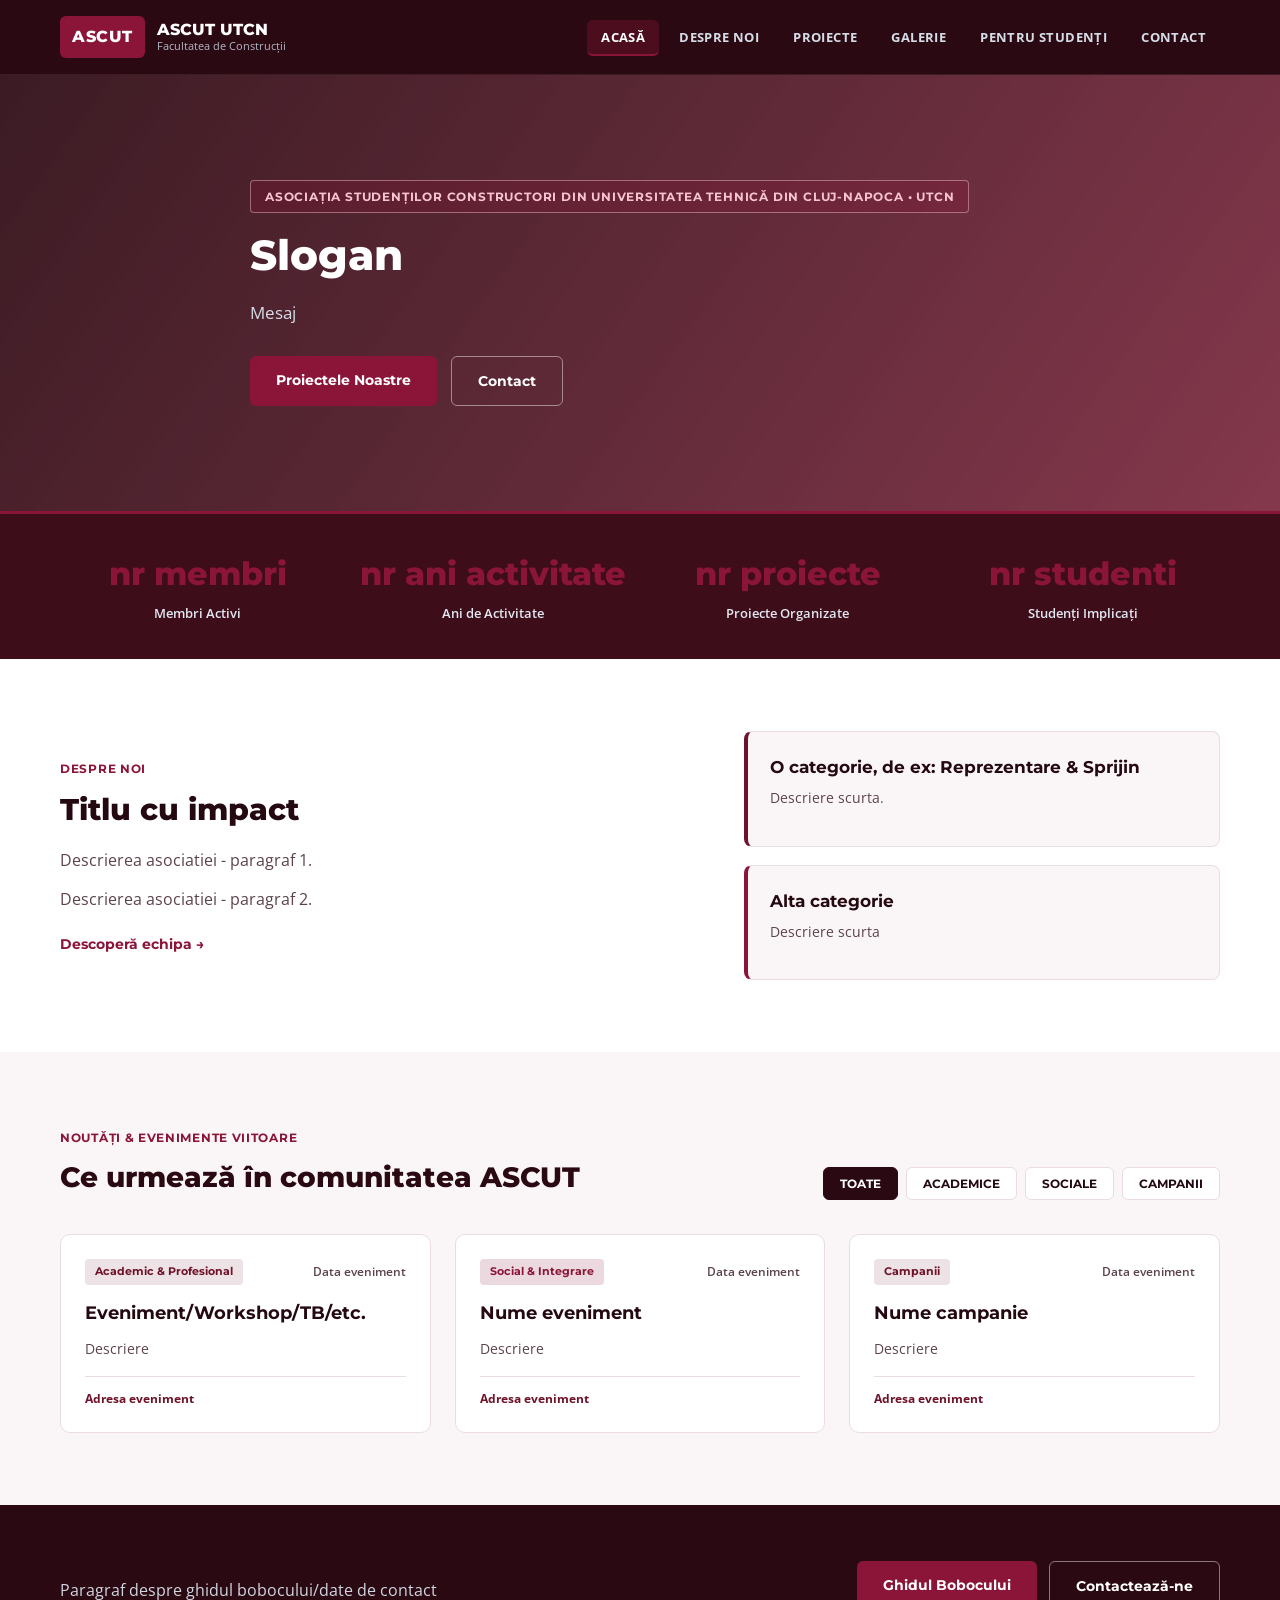
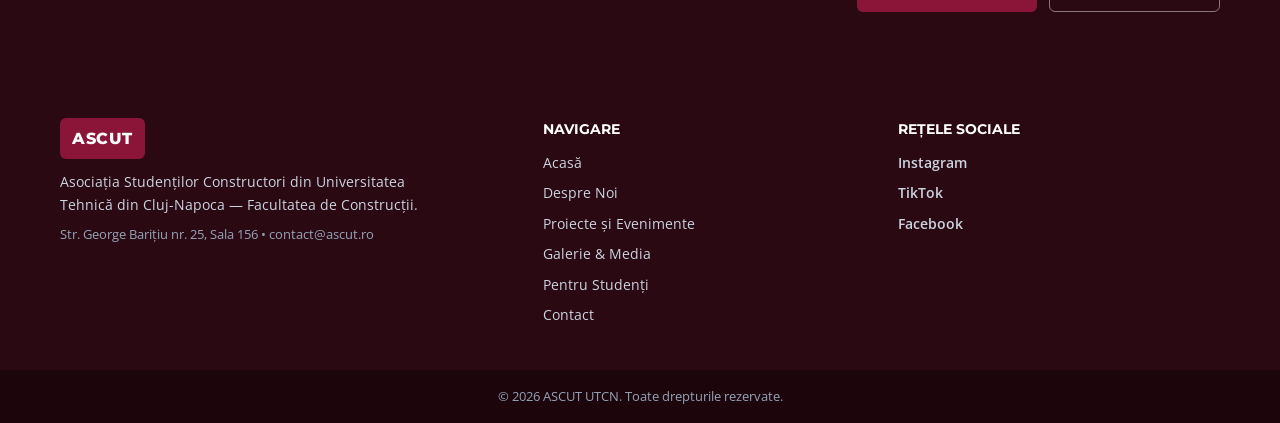
==== index.html @ 6c5dd309 "Add files via upload" ====
<!DOCTYPE html>
<html lang="ro">
<head>
    <meta charset="UTF-8" />
    <meta name="viewport" content="width=device-width, initial-scale=1.0" />
    <title>ASCUT UTCN — Acasă</title>
    <link href="https://fonts.googleapis.com/css2?family=Montserrat:wght@400;600;700;800&family=Open+Sans:wght@400;600&display=swap" rel="stylesheet">
    <link rel="stylesheet" href="Style_Sheet.css">
</head>
<body id="page-home">
    <header class="site-header">
        <div class="container header-wrap">
            <a href="index.html" class="brand-logo">
                <span class="brand-mark">ASCUT</span>
                <span class="brand-text">
                    <strong>ASCUT UTCN</strong>
                    <small>Facultatea de Construcții</small>
                </span>
            </a>

            <button class="nav-toggle" id="navToggle" aria-label="Meniu">☰</button>

            <nav class="main-nav" id="mainNav">
                <ul>
                    <li><a href="index.html" class="active">Acasă</a></li>
                    <li><a href="Pagini Principale/despre.html" class="">Despre Noi</a></li>
                    <li><a href="Pagini Principale/proiecte.html" class="">Proiecte</a></li>
                    <li><a href="Pagini Principale/galerie.html" class="">Galerie</a></li>
                    <li><a href="Pagini Principale/studenti.html" class="">Pentru Studenți</a></li>
                    <li><a href="Pagini Principale/contact.html" class="">Contact</a></li>
                </ul>
            </nav>
        </div>
    </header>

    <!-- HERO SECTION -->

    <section class="hero-section">
        <div class="container hero-inner">
            <span class="eyebrow">Asociația Studenților Constructori din Universitatea Tehnică din Cluj-Napoca • UTCN</span>
            <h1>Slogan</h1>
            <p class="hero-desc">
                Mesaj
            </p>
            <div class="hero-cta">
                <a href="Pagini Principale/proiecte.html" class="btn btn-primary">Proiectele Noastre</a>
                <a href="Pagini Principale/contact.html" class="btn btn-ghost">Contact</a>
            </div>
        </div>
    </section>

    <!-- IMPACT / CIFRE CHEIE BAND -->

    <section class="impact-strip">
        <div class="container impact-grid">
            <div class="impact-item">
                <span class="impact-num">nr membri</span>
                <span class="impact-label">Membri Activi</span>
            </div>
            <div class="impact-item">
                <span class="impact-num">nr ani activitate</span>
                <span class="impact-label">Ani de Activitate</span>
            </div>
            <div class="impact-item">
                <span class="impact-num">nr proiecte</span>
                <span class="impact-label">Proiecte Organizate</span>
            </div>
            <div class="impact-item">
                <span class="impact-num">nr studenti</span>
                <span class="impact-label">Studenți Implicați</span>
            </div>
        </div>
    </section>

    <!-- DESPRE NOI SCURT INTRO -->

    <section class="section-block bg-white">
        <div class="container split-intro">
            <div>
                <span class="section-tag">Despre Noi</span>
                <h2>Titlu cu impact</h2>
                <p>
                    Descrierea asociatiei - paragraf 1.
                </p>
                <p>
                    Descrierea asociatiei - paragraf 2.
                </p>
                <a href="Pagini Principale/despre.html" class="link-arrow">Descoperă echipa →</a>
            </div>
            <div class="intro-highlights">
                <div class="highlight-card">
                    <h3>O categorie, de ex: Reprezentare & Sprijin</h3>
                    <p>Descriere scurta.</p>
                </div>
                <div class="highlight-card accent-border">
                    <h3>Alta categorie</h3>
                    <p>Descriere scurta</p>
                </div>
            </div>
        </div>
    </section>

    <!-- NOUTĂȚI / EVENIMENTE VIITOARE -->

    <section class="section-block">
        <div class="container">
            <div class="section-top">
                <div>
                    <span class="section-tag">Noutăți & Evenimente Viitoare</span>
                    <h2>Ce urmează în comunitatea ASCUT</h2>
                </div>
                <div class="filter-pills" id="homeEventFilters">
                    <button class="pill-btn active" data-filter="all">Toate</button>
                    <button class="pill-btn" data-filter="academic">Academice</button>
                    <button class="pill-btn" data-filter="social">Sociale</button>
                    <button class="pill-btn" data-filter="campanii">Campanii</button>
                </div>
            </div>

            <div class="cards-grid-3" id="homeEventsContainer">
                <article class="ascut-card" data-category="academic">
                    <div class="card-top-meta">
                        <span class="badge">Academic & Profesional</span>
                        <span class="date-text">Data eveniment</span>
                    </div>
                    <h3>Eveniment/Workshop/TB/etc.</h3>
                    <p>Descriere</p>
                    <span class="card-foot">Adresa eveniment</span>
                </article>

                <article class="ascut-card" data-category="social">
                    <div class="card-top-meta">
                        <span class="badge badge-orange">Social & Integrare</span>
                        <span class="date-text">Data eveniment</span>
                    </div>
                    <h3>Nume eveniment</h3>
                    <p>Descriere</p>
                    <span class="card-foot">Adresa eveniment</span>
                </article>

                <article class="ascut-card" data-category="campanii">
                    <div class="card-top-meta">
                        <span class="badge">Campanii</span>
                        <span class="date-text">Data eveniment</span>
                    </div>
                    <h3>Nume campanie</h3>
                    <p>Descriere</p>
                    <span class="card-foot">Adresa eveniment</span>
                </article>
            </div>
        </div>
    </section>

    <!-- BANNER RESURSE STUDENȚI & CONTACT -->

    <section class="cta-banner-section">
        <div class="container cta-banner-grid">
            <div>
                <h2> </h2>
                <p>Paragraf despre ghidul bobocului/date de contact</p>
            </div>
            <div class="cta-banner-actions">
                <a href="Pagini Principale/studenti.html" class="btn btn-primary">Ghidul Bobocului</a>
                <a href="Pagini Principale/contact.html" class="btn btn-ghost">Contactează-ne</a>
            </div>
        </div>
    </section>
    <footer class="site-footer">
        <div class="container footer-top">
            <div class="footer-brand">
                <span class="brand-mark light">ASCUT</span>
                <p>Asociația Studenților Constructori din Universitatea Tehnică din Cluj-Napoca — Facultatea de Construcții.</p>
                <p class="footer-meta">Str. George Barițiu nr. 25, Sala 156 • contact@ascut.ro</p>
            </div>
            <div class="footer-links">
                <h4>Navigare</h4>
                <ul>
                    <li><a href="index.html">Acasă</a></li>
                    <li><a href="Pagini Principale/despre.html">Despre Noi</a></li>
                    <li><a href="Pagini Principale/proiecte.html">Proiecte și Evenimente</a></li>
                    <li><a href="Pagini Principale/galerie.html">Galerie & Media</a></li>
                    <li><a href="Pagini Principale/studenti.html">Pentru Studenți</a></li>
                    <li><a href="Pagini Principale/contact.html">Contact</a></li>
                </ul>
            </div>
            <div class="footer-social">
                <h4>Rețele Sociale</h4>
                <div class="social-row">
                    <a href="https://www.instagram.com/ascutcj?cnvx=MTdldHo4dGRhZXJoZQ==" target="_blank" rel="noopener">Instagram</a>
                    <a href="https://www.tiktok.com/@ascutcluj?_t=8gfx7Oilkae&_r=1&fbclid=PAb21jcAVs_gpleHRuA2FlbQIxMQBwZG9mAnNydGMGYXBwX2lkDzU2NzA2NzM0MzM1MjQyNwABpx4m5v5Hw3M3sa0yOJ65TQZiartGREE3QuW4AV2tbTBWIR52F-DzrX0bxWzS_aem_XJSgGe1kebtcpUfFT2OKNA" target="_blank" rel="noopener">TikTok</a>
                    <a href="https://www.facebook.com/share/1CMDo1Qpi5/" target="_blank" rel="noopener">Facebook</a>
                </div>
            </div>
        </div>
        <div class="footer-bottom">
            <div class="container">
                <p>© 2026 ASCUT UTCN. Toate drepturile rezervate.</p>
            </div>
        </div>
    </footer>

    <script src="script.js"></script>
</body>
</html>
---- Style_Sheet.css ----
:root {
    --dark-bg: #2b0912;         /* Vișiniu foarte închis pentru header / hero / footer */
    --dark-surface: #3d0d1a;    /* Fundal închis pentru benzi de evidențiere */
    --primary: #6e132b;         /* Vișiniu principal */
    --accent: #8b1538;          /* Culoare accent / butoane principale */
    --accent-hover: #630d27;    /* Culoare hover */
    --light-bg: #faf6f7;        /* Fundal deschis */
    --white: #ffffff;
    --text-dark: #240910;
    --text-muted: #5c434a;
    --border: #eadce0;
}

* {
    margin: 0;
    padding: 0;
    box-sizing: border-box;
}

body {
    font-family: 'Open Sans', sans-serif;
    color: var(--text-dark);
    background-color: var(--light-bg);
    line-height: 1.6;
}

h1, h2, h3, h4, .btn, .pill-btn {
    font-family: 'Montserrat', sans-serif;
}

a {
    text-decoration: none;
    color: inherit;
    transition: all 0.2s ease;
}

ul {
    list-style: none;
}

.container {
    max-width: 1200px;
    margin: 0 auto;
    padding: 0 20px;
}

.bg-white {
    background-color: var(--white);
}

/* HEADER */

.site-header {
    background-color: var(--dark-bg);
    color: var(--white);
    position: sticky;
    top: 0;
    z-index: 1000;
    border-bottom: 1px solid rgba(255, 255, 255, 0.08);
}

.header-wrap {
    display: flex;
    justify-content: space-between;
    align-items: center;
    min-height: 74px;
    gap: 20px;
}

.brand-logo {
    display: flex;
    align-items: center;
    gap: 12px;
}

.brand-mark {
    background-color: var(--accent);
    color: var(--white);
    font-family: 'Montserrat', sans-serif;
    font-weight: 800;
    font-size: 16px;
    padding: 8px 12px;
    border-radius: 6px;
    letter-spacing: 0.5px;
}

.brand-text {
    display: flex;
    flex-direction: column;
    line-height: 1.15;
}

.brand-text strong {
    font-family: 'Montserrat', sans-serif;
    font-size: 16px;
    font-weight: 800;
}

.brand-text small {
    font-size: 11px;
    color: #b0b8c5;
}

.main-nav ul {
    display: flex;
    align-items: center;
    gap: 6px;
    flex-wrap: wrap;
}

.main-nav ul li a {
    padding: 8px 14px;
    font-size: 13px;
    font-weight: 700;
    text-transform: uppercase;
    letter-spacing: 0.4px;
    color: #d5dce6;
    border-radius: 6px;
}

.main-nav ul li a:hover,
.main-nav ul li a.active {
    color: var(--white);
    background-color: rgba(139, 21, 56, 0.35);
    border-bottom: 2px solid var(--accent);
}

.nav-toggle {
    display: none;
    background: none;
    border: 1px solid rgba(255, 255, 255, 0.25);
    color: var(--white);
    font-size: 20px;
    padding: 6px 12px;
    border-radius: 6px;
    cursor: pointer;
}

/* HERO & PAGE HERO */

.hero-section {
    background: linear-gradient(125deg, rgba(43, 9, 18, 0.92), rgba(110, 19, 43, 0.84)),
                url(' imagine fundal ') center center/cover no-repeat;
    color: var(--white);
    padding: 105px 0;
}

.hero-inner {
    max-width: 820px;
}

.eyebrow {
    display: inline-block;
    background-color: rgba(139, 21, 56, 0.25);
    border: 1px solid rgba(247, 197, 210, 0.45);
    color: #f7c5d2;
    font-family: 'Montserrat', sans-serif;
    font-size: 12px;
    font-weight: 700;
    text-transform: uppercase;
    letter-spacing: 0.8px;
    padding: 6px 14px;
    border-radius: 4px;
    margin-bottom: 18px;
}

.hero-section h1 {
    font-size: 42px;
    font-weight: 800;
    line-height: 1.18;
    margin-bottom: 18px;
}

.hero-desc {
    font-size: 17px;
    color: #d6dde7;
    margin-bottom: 30px;
    max-width: 690px;
}

.hero-cta {
    display: flex;
    gap: 14px;
    flex-wrap: wrap;
}

.btn {
    display: inline-block;
    padding: 13px 26px;
    font-size: 14px;
    font-weight: 700;
    border-radius: 6px;
    cursor: pointer;
    border: none;
}

.btn-primary {
    background-color: var(--accent);
    color: var(--white);
}

.btn-primary:hover {
    background-color: var(--accent-hover);
    transform: translateY(-2px);
}

.btn-ghost {
    background-color: transparent;
    color: var(--white);
    border: 1px solid rgba(255, 255, 255, 0.45);
}

.btn-ghost:hover {
    background-color: rgba(255, 255, 255, 0.1);
}

.page-hero {
    background: linear-gradient(120deg, var(--dark-bg), var(--accent));
    color: var(--white);
    padding: 64px 0;
}

.page-hero h1 {
    font-size: 34px;
    font-weight: 800;
    margin-bottom: 10px;
}

.page-hero p {
    color: #d6dde7;
    max-width: 680px;
}

/* IMPACT STRIP */

.impact-strip {
    background-color: var(--dark-surface);
    color: var(--white);
    padding: 34px 0;
    border-top: 3px solid var(--accent);
}

.impact-grid {
    display: grid;
    grid-template-columns: repeat(4, 1fr);
    gap: 20px;
    text-align: center;
}

.impact-num {
    display: block;
    font-family: 'Montserrat', sans-serif;
    font-size: 32px;
    font-weight: 800;
    color: var(--accent);
}

.impact-label {
    font-size: 13px;
    font-weight: 600;
    color: #e2e8f0;
}

/* SECTIONS & CARDS */

.section-block {
    padding: 72px 0;
}

.section-tag {
    display: inline-block;
    font-family: 'Montserrat', sans-serif;
    font-size: 12px;
    font-weight: 700;
    text-transform: uppercase;
    letter-spacing: 0.7px;
    color: var(--accent);
    margin-bottom: 8px;
}

.section-top {
    display: flex;
    justify-content: space-between;
    align-items: flex-end;
    flex-wrap: wrap;
    gap: 20px;
    margin-bottom: 34px;
}

.section-top h2,
.section-center-head h2 {
    font-size: 28px;
    font-weight: 800;
    color: var(--dark-bg);
}

.section-center-head {
    text-align: center;
    max-width: 700px;
    margin: 0 auto 40px;
}

.section-center-head p {
    color: var(--text-muted);
    margin-top: 8px;
}

.split-intro {
    display: grid;
    grid-template-columns: 1.15fr 0.85fr;
    gap: 40px;
    align-items: center;
}

.split-intro h2 {
    font-size: 30px;
    font-weight: 800;
    margin-bottom: 14px;
}

.split-intro p {
    color: var(--text-muted);
    margin-bottom: 14px;
}

.link-arrow {
    display: inline-block;
    margin-top: 6px;
    font-family: 'Montserrat', sans-serif;
    font-size: 14px;
    font-weight: 700;
    color: var(--accent);
}

.link-arrow:hover {
    text-decoration: underline;
}

.intro-highlights {
    display: flex;
    flex-direction: column;
    gap: 18px;
}

.highlight-card {
    background-color: var(--light-bg);
    border: 1px solid var(--border);
    border-left: 4px solid var(--primary);
    padding: 22px;
    border-radius: 8px;
}

.highlight-card.accent-border {
    border-left-color: var(--accent);
}

.highlight-card h3 {
    font-size: 17px;
    margin-bottom: 6px;
}

.highlight-card p {
    font-size: 14px;
    color: var(--text-muted);
}

.filter-pills {
    display: flex;
    gap: 8px;
    flex-wrap: wrap;
}

.center-pills {
    justify-content: center;
    margin-bottom: 40px;
}

.pill-btn {
    padding: 8px 16px;
    font-size: 12px;
    font-weight: 700;
    text-transform: uppercase;
    background-color: var(--white);
    border: 1px solid var(--border);
    color: var(--text-dark);
    border-radius: 6px;
    cursor: pointer;
}

.pill-btn.active,
.pill-btn:hover {
    background-color: var(--dark-bg);
    color: var(--white);
    border-color: var(--dark-bg);
}

.cards-grid-3 {
    display: grid;
    grid-template-columns: repeat(3, 1fr);
    gap: 24px;
}

.cards-grid-4 {
    display: grid;
    grid-template-columns: repeat(4, 1fr);
    gap: 20px;
}

.ascut-card,
.team-card,
.dept-card,
.guide-card,
.resource-link-card,
.social-box,
.contact-card {
    background-color: var(--white);
    border: 1px solid var(--border);
    border-radius: 10px;
    padding: 24px;
    display: flex;
    flex-direction: column;
    justify-content: space-between;
    transition: transform 0.2s ease, box-shadow 0.2s ease;
}

.ascut-card:hover,
.team-card:hover,
.dept-card:hover,
.guide-card:hover,
.resource-link-card:hover,
.social-box:hover {
    transform: translateY(-4px);
    box-shadow: 0 12px 24px rgba(43, 9, 18, 0.1);
}

.card-top-meta {
    display: flex;
    justify-content: space-between;
    align-items: center;
    gap: 8px;
    margin-bottom: 14px;
}

.badge {
    display: inline-block;
    background-color: rgba(110, 19, 43, 0.12);
    color: var(--primary);
    font-family: 'Montserrat', sans-serif;
    font-size: 11px;
    font-weight: 700;
    padding: 4px 10px;
    border-radius: 4px;
    margin-bottom: 12px;
}

.card-top-meta .badge {
    margin-bottom: 0;
}

.badge-orange {
    background-color: rgba(139, 21, 56, 0.16);
    color: var(--accent);
}

.date-text {
    font-size: 12px;
    font-weight: 600;
    color: var(--text-muted);
}

.ascut-card h3,
.team-card h3,
.dept-card h3,
.guide-card h3,
.resource-link-card h3,
.social-box h3 {
    font-size: 18px;
    margin-bottom: 10px;
}

.ascut-card p,
.team-card p,
.dept-card p,
.guide-card p,
.resource-link-card p,
.social-box p {
    font-size: 14px;
    color: var(--text-muted);
    margin-bottom: 16px;
}

.card-foot {
    font-size: 12px;
    font-weight: 700;
    color: var(--primary);
    padding-top: 12px;
    border-top: 1px solid var(--border);
}

/* CTA BANNER */

.cta-banner-section {
    background-color: var(--dark-bg);
    color: var(--white);
    padding: 56px 0;
}

.cta-banner-grid {
    display: flex;
    justify-content: space-between;
    align-items: center;
    gap: 24px;
    flex-wrap: wrap;
}

.cta-banner-grid h2 {
    font-size: 26px;
    margin-bottom: 8px;
}

.cta-banner-grid p {
    color: #cfd6e0;
    max-width: 640px;
}

.cta-banner-actions {
    display: flex;
    gap: 12px;
    flex-wrap: wrap;
}

/* DESPRE, PROIECTE, GALERIE, STUDENȚI, CONTACT */

.three-col-info {
    display: grid;
    grid-template-columns: repeat(3, 1fr);
    gap: 24px;
}

.info-panel {
    background-color: var(--light-bg);
    border: 1px solid var(--border);
    border-radius: 10px;
    padding: 26px;
}

.panel-num {
    display: inline-block;
    font-family: 'Montserrat', sans-serif;
    font-weight: 800;
    font-size: 13px;
    color: var(--accent);
    margin-bottom: 8px;
}

.role-tag,
.guide-tag {
    display: inline-block;
    font-family: 'Montserrat', sans-serif;
    font-size: 11px;
    font-weight: 700;
    text-transform: uppercase;
    color: var(--accent);
    margin-bottom: 8px;
}

.category-group {
    margin-bottom: 50px;
}

.category-group:last-child {
    margin-bottom: 0;
}

.group-heading {
    margin-bottom: 22px;
    padding-bottom: 10px;
    border-bottom: 2px solid var(--border);
}

.group-heading h2 {
    font-size: 24px;
    font-weight: 800;
}

.social-cards-grid,
.links-grid {
    display: grid;
    grid-template-columns: repeat(3, 1fr);
    gap: 24px;
}

.social-platform {
    display: inline-block;
    font-family: 'Montserrat', sans-serif;
    font-size: 11px;
    font-weight: 800;
    text-transform: uppercase;
    color: var(--accent);
    margin-bottom: 6px;
}

.gallery-grid {
    display: grid;
    grid-template-columns: repeat(3, 1fr);
    gap: 22px;
}

.gallery-item {
    background-color: var(--white);
    border: 1px solid var(--border);
    border-radius: 10px;
    overflow: hidden;
}

.gallery-item img {
    width: 100%;
    height: 210px;
    object-fit: cover;
    display: block;
}

.gallery-caption {
    padding: 16px;
}

.media-tag {
    display: inline-block;
    font-family: 'Montserrat', sans-serif;
    font-size: 10px;
    font-weight: 800;
    background-color: var(--primary);
    color: var(--white);
    padding: 3px 8px;
    border-radius: 4px;
    margin-bottom: 6px;
}

.video-tag {
    background-color: var(--accent);
}

.gallery-caption h4 {
    font-size: 15px;
}

.contact-layout {
    display: grid;
    grid-template-columns: 1.15fr 1fr;
    gap: 28px;
    align-items: start;
}

.contact-card h2 {
    font-size: 22px;
    font-weight: 800;
    margin-bottom: 20px;
}

.form-field {
    margin-bottom: 16px;
}

.form-field label {
    display: block;
    font-family: 'Montserrat', sans-serif;
    font-size: 13px;
    font-weight: 700;
    margin-bottom: 6px;
}

.form-field input,
.form-field textarea {
    width: 100%;
    padding: 11px 13px;
    border: 1px solid #cbd5e1;
    border-radius: 6px;
    font-family: 'Open Sans', sans-serif;
    font-size: 14px;
}

.form-status {
    margin-top: 14px;
    padding: 12px;
    background-color: #e6f7ed;
    color: #14532d;
    border-radius: 6px;
    font-size: 14px;
    font-weight: 600;
}

.contact-detail {
    margin-bottom: 18px;
}

.contact-detail h3 {
    font-size: 14px;
    text-transform: uppercase;
    color: var(--primary);
    margin-bottom: 4px;
}

.contact-detail p {
    font-size: 14px;
    color: var(--text-muted);
}

.inline-links {
    display: flex;
    gap: 14px;
    flex-wrap: wrap;
    font-size: 14px;
    font-weight: 700;
    color: var(--accent);
}

.map-box {
    margin-top: 8px;
    border-radius: 8px;
    overflow: hidden;
    border: 1px solid var(--border);
}

.map-box iframe {
    width: 100%;
    display: block;
}

/* FOOTER */

.site-footer {
    background-color: var(--dark-bg);
    color: #cbd5e1;
    padding-top: 50px;
}

.footer-top {
    display: grid;
    grid-template-columns: 1.4fr 1fr 1fr;
    gap: 32px;
    padding-bottom: 36px;
}

.brand-mark.light {
    display: inline-block;
    margin-bottom: 12px;
}

.footer-brand p {
    font-size: 14px;
    margin-bottom: 8px;
    max-width: 380px;
}

.footer-meta {
    font-size: 13px !important;
    color: #94a3b8 !important;
}

.footer-links h4,
.footer-social h4 {
    color: var(--white);
    font-size: 14px;
    text-transform: uppercase;
    margin-bottom: 12px;
}

.footer-links ul li {
    margin-bottom: 8px;
    font-size: 14px;
}

.footer-links ul li a:hover,
.social-row a:hover {
    color: var(--accent);
}

.social-row {
    display: flex;
    flex-direction: column;
    gap: 8px;
    font-size: 14px;
    font-weight: 600;
}

.footer-bottom {
    background-color: #1c050b;
    padding: 16px 0;
    font-size: 13px;
    color: #94a3b8;
    text-align: center;
}

/* RESPONSIVE */

@media (max-width: 1024px) {
    .cards-grid-4,
    .cards-grid-3,
    .gallery-grid,
    .social-cards-grid,
    .links-grid,
    .three-col-info {
        grid-template-columns: repeat(2, 1fr);
    }

    .impact-grid {
        grid-template-columns: repeat(2, 1fr);
    }
}

@media (max-width: 768px) {
    .nav-toggle {
        display: block;
    }

    .main-nav {
        display: none;
        width: 100%;
    }

    .main-nav.open {
        display: block;
    }

    .main-nav ul {
        flex-direction: column;
        align-items: flex-start;
        padding-bottom: 14px;
    }

    .header-wrap {
        flex-wrap: wrap;
    }

    .hero-section h1 {
        font-size: 30px;
    }

    .split-intro,
    .contact-layout,
    .footer-top,
    .cards-grid-4,
    .cards-grid-3,
    .gallery-grid,
    .social-cards-grid,
    .links-grid,
    .three-col-info,
    .impact-grid {
        grid-template-columns: 1fr;
    }
}
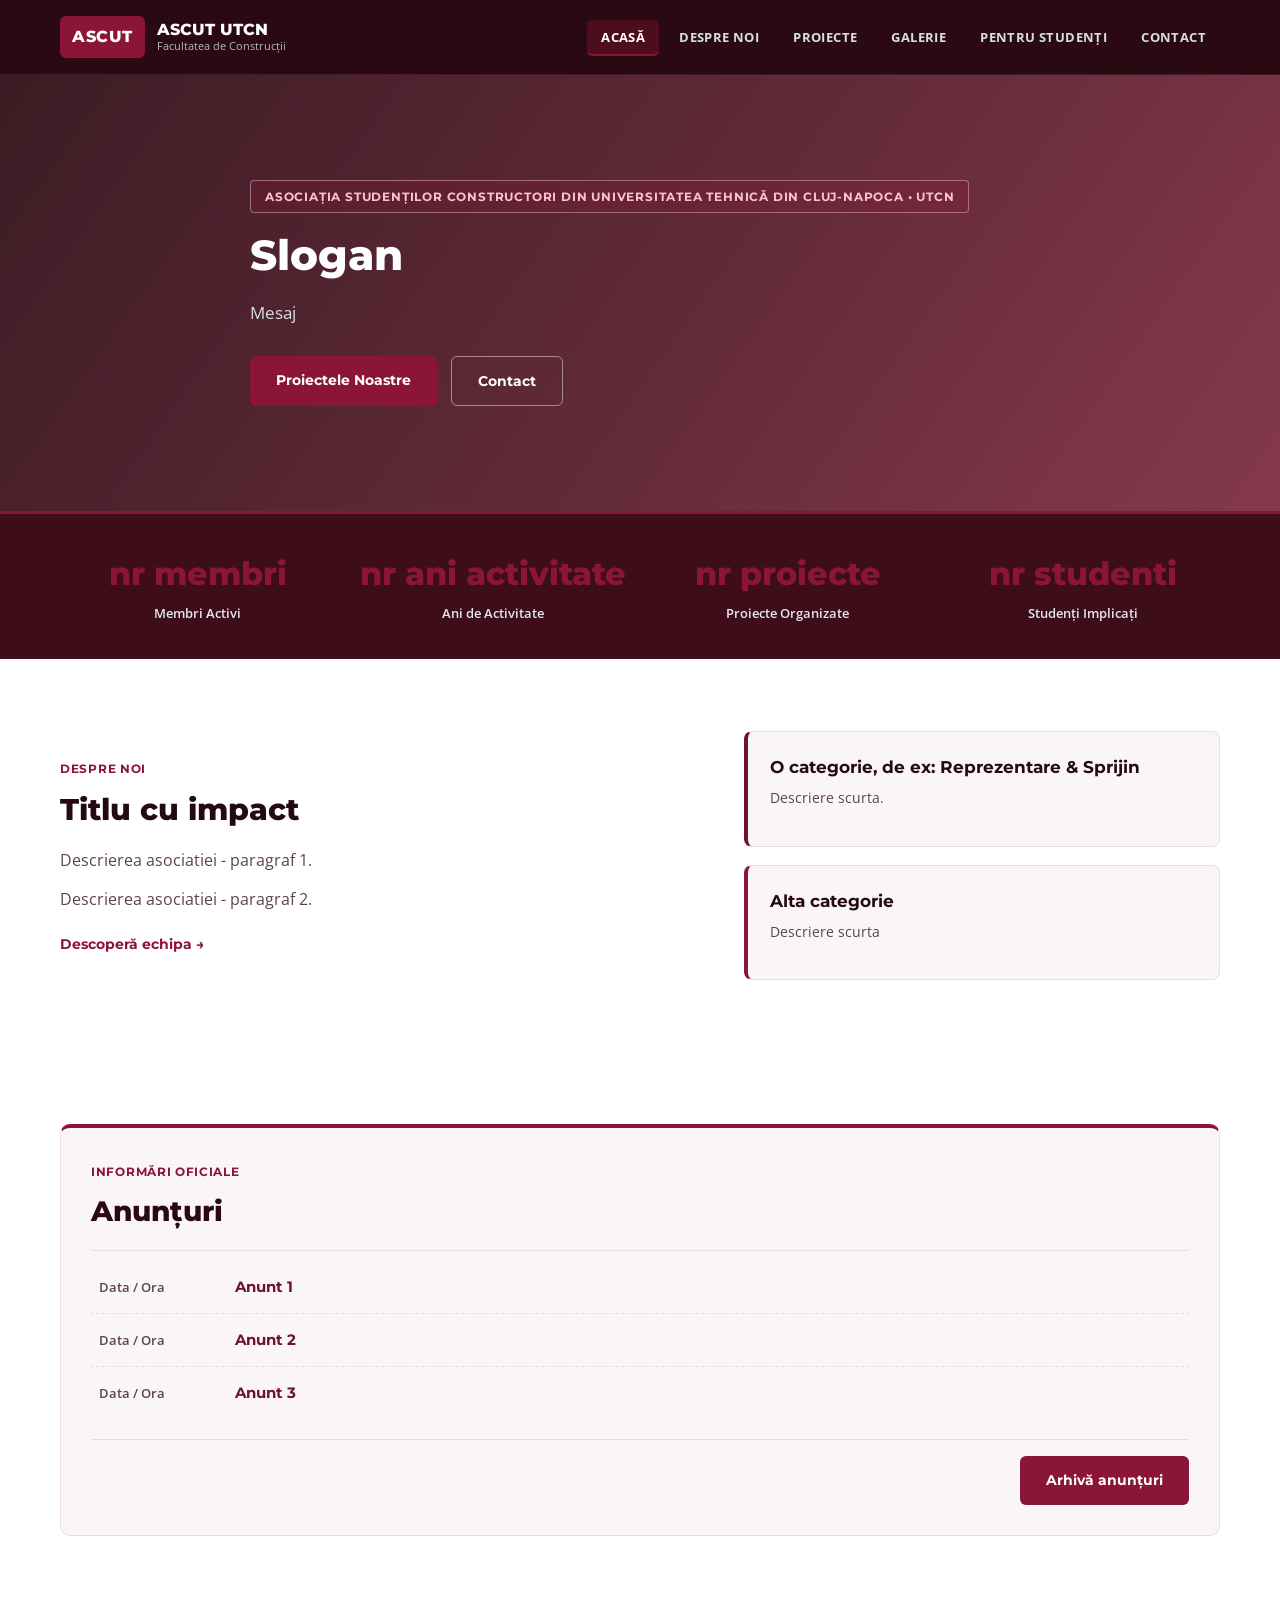
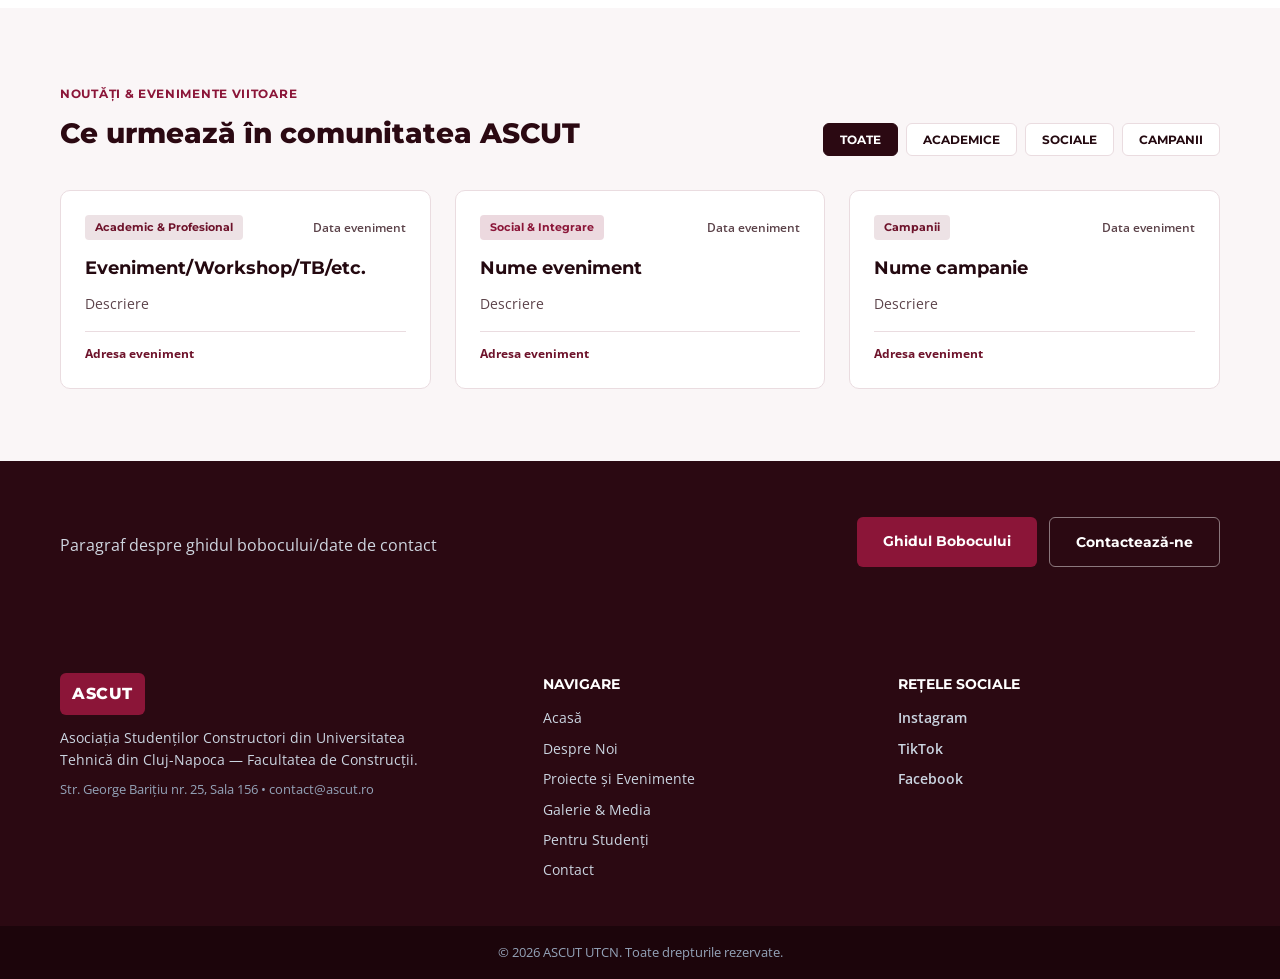
==== commit 0e9b0244: "Add files via upload" ====
--- a/index.html
+++ b/index.html
@@ -1,204 +1,243 @@
-<!DOCTYPE html>
-<html lang="ro">
-<head>
-    <meta charset="UTF-8" />
-    <meta name="viewport" content="width=device-width, initial-scale=1.0" />
-    <title>ASCUT UTCN — Acasă</title>
-    <link href="https://fonts.googleapis.com/css2?family=Montserrat:wght@400;600;700;800&family=Open+Sans:wght@400;600&display=swap" rel="stylesheet">
-    <link rel="stylesheet" href="Style_Sheet.css">
-</head>
-<body id="page-home">
-    <header class="site-header">
-        <div class="container header-wrap">
-            <a href="index.html" class="brand-logo">
-                <span class="brand-mark">ASCUT</span>
-                <span class="brand-text">
-                    <strong>ASCUT UTCN</strong>
-                    <small>Facultatea de Construcții</small>
-                </span>
-            </a>
-
-            <button class="nav-toggle" id="navToggle" aria-label="Meniu">☰</button>
-
-            <nav class="main-nav" id="mainNav">
-                <ul>
-                    <li><a href="index.html" class="active">Acasă</a></li>
-                    <li><a href="Pagini Principale/despre.html" class="">Despre Noi</a></li>
-                    <li><a href="Pagini Principale/proiecte.html" class="">Proiecte</a></li>
-                    <li><a href="Pagini Principale/galerie.html" class="">Galerie</a></li>
-                    <li><a href="Pagini Principale/studenti.html" class="">Pentru Studenți</a></li>
-                    <li><a href="Pagini Principale/contact.html" class="">Contact</a></li>
-                </ul>
-            </nav>
-        </div>
-    </header>
-
-    <!-- HERO SECTION -->
-
-    <section class="hero-section">
-        <div class="container hero-inner">
-            <span class="eyebrow">Asociația Studenților Constructori din Universitatea Tehnică din Cluj-Napoca • UTCN</span>
-            <h1>Slogan</h1>
-            <p class="hero-desc">
-                Mesaj
-            </p>
-            <div class="hero-cta">
-                <a href="Pagini Principale/proiecte.html" class="btn btn-primary">Proiectele Noastre</a>
-                <a href="Pagini Principale/contact.html" class="btn btn-ghost">Contact</a>
-            </div>
-        </div>
-    </section>
-
-    <!-- IMPACT / CIFRE CHEIE BAND -->
-
-    <section class="impact-strip">
-        <div class="container impact-grid">
-            <div class="impact-item">
-                <span class="impact-num">nr membri</span>
-                <span class="impact-label">Membri Activi</span>
-            </div>
-            <div class="impact-item">
-                <span class="impact-num">nr ani activitate</span>
-                <span class="impact-label">Ani de Activitate</span>
-            </div>
-            <div class="impact-item">
-                <span class="impact-num">nr proiecte</span>
-                <span class="impact-label">Proiecte Organizate</span>
-            </div>
-            <div class="impact-item">
-                <span class="impact-num">nr studenti</span>
-                <span class="impact-label">Studenți Implicați</span>
-            </div>
-        </div>
-    </section>
-
-    <!-- DESPRE NOI SCURT INTRO -->
-
-    <section class="section-block bg-white">
-        <div class="container split-intro">
-            <div>
-                <span class="section-tag">Despre Noi</span>
-                <h2>Titlu cu impact</h2>
-                <p>
-                    Descrierea asociatiei - paragraf 1.
-                </p>
-                <p>
-                    Descrierea asociatiei - paragraf 2.
-                </p>
-                <a href="Pagini Principale/despre.html" class="link-arrow">Descoperă echipa →</a>
-            </div>
-            <div class="intro-highlights">
-                <div class="highlight-card">
-                    <h3>O categorie, de ex: Reprezentare & Sprijin</h3>
-                    <p>Descriere scurta.</p>
-                </div>
-                <div class="highlight-card accent-border">
-                    <h3>Alta categorie</h3>
-                    <p>Descriere scurta</p>
-                </div>
-            </div>
-        </div>
-    </section>
-
-    <!-- NOUTĂȚI / EVENIMENTE VIITOARE -->
-
-    <section class="section-block">
-        <div class="container">
-            <div class="section-top">
-                <div>
-                    <span class="section-tag">Noutăți & Evenimente Viitoare</span>
-                    <h2>Ce urmează în comunitatea ASCUT</h2>
-                </div>
-                <div class="filter-pills" id="homeEventFilters">
-                    <button class="pill-btn active" data-filter="all">Toate</button>
-                    <button class="pill-btn" data-filter="academic">Academice</button>
-                    <button class="pill-btn" data-filter="social">Sociale</button>
-                    <button class="pill-btn" data-filter="campanii">Campanii</button>
-                </div>
-            </div>
-
-            <div class="cards-grid-3" id="homeEventsContainer">
-                <article class="ascut-card" data-category="academic">
-                    <div class="card-top-meta">
-                        <span class="badge">Academic & Profesional</span>
-                        <span class="date-text">Data eveniment</span>
-                    </div>
-                    <h3>Eveniment/Workshop/TB/etc.</h3>
-                    <p>Descriere</p>
-                    <span class="card-foot">Adresa eveniment</span>
-                </article>
-
-                <article class="ascut-card" data-category="social">
-                    <div class="card-top-meta">
-                        <span class="badge badge-orange">Social & Integrare</span>
-                        <span class="date-text">Data eveniment</span>
-                    </div>
-                    <h3>Nume eveniment</h3>
-                    <p>Descriere</p>
-                    <span class="card-foot">Adresa eveniment</span>
-                </article>
-
-                <article class="ascut-card" data-category="campanii">
-                    <div class="card-top-meta">
-                        <span class="badge">Campanii</span>
-                        <span class="date-text">Data eveniment</span>
-                    </div>
-                    <h3>Nume campanie</h3>
-                    <p>Descriere</p>
-                    <span class="card-foot">Adresa eveniment</span>
-                </article>
-            </div>
-        </div>
-    </section>
-
-    <!-- BANNER RESURSE STUDENȚI & CONTACT -->
-
-    <section class="cta-banner-section">
-        <div class="container cta-banner-grid">
-            <div>
-                <h2> </h2>
-                <p>Paragraf despre ghidul bobocului/date de contact</p>
-            </div>
-            <div class="cta-banner-actions">
-                <a href="Pagini Principale/studenti.html" class="btn btn-primary">Ghidul Bobocului</a>
-                <a href="Pagini Principale/contact.html" class="btn btn-ghost">Contactează-ne</a>
-            </div>
-        </div>
-    </section>
-    <footer class="site-footer">
-        <div class="container footer-top">
-            <div class="footer-brand">
-                <span class="brand-mark light">ASCUT</span>
-                <p>Asociația Studenților Constructori din Universitatea Tehnică din Cluj-Napoca — Facultatea de Construcții.</p>
-                <p class="footer-meta">Str. George Barițiu nr. 25, Sala 156 • contact@ascut.ro</p>
-            </div>
-            <div class="footer-links">
-                <h4>Navigare</h4>
-                <ul>
-                    <li><a href="index.html">Acasă</a></li>
-                    <li><a href="Pagini Principale/despre.html">Despre Noi</a></li>
-                    <li><a href="Pagini Principale/proiecte.html">Proiecte și Evenimente</a></li>
-                    <li><a href="Pagini Principale/galerie.html">Galerie & Media</a></li>
-                    <li><a href="Pagini Principale/studenti.html">Pentru Studenți</a></li>
-                    <li><a href="Pagini Principale/contact.html">Contact</a></li>
-                </ul>
-            </div>
-            <div class="footer-social">
-                <h4>Rețele Sociale</h4>
-                <div class="social-row">
-                    <a href="https://www.instagram.com/ascutcj?cnvx=MTdldHo4dGRhZXJoZQ==" target="_blank" rel="noopener">Instagram</a>
-                    <a href="https://www.tiktok.com/@ascutcluj?_t=8gfx7Oilkae&_r=1&fbclid=PAb21jcAVs_gpleHRuA2FlbQIxMQBwZG9mAnNydGMGYXBwX2lkDzU2NzA2NzM0MzM1MjQyNwABpx4m5v5Hw3M3sa0yOJ65TQZiartGREE3QuW4AV2tbTBWIR52F-DzrX0bxWzS_aem_XJSgGe1kebtcpUfFT2OKNA" target="_blank" rel="noopener">TikTok</a>
-                    <a href="https://www.facebook.com/share/1CMDo1Qpi5/" target="_blank" rel="noopener">Facebook</a>
-                </div>
-            </div>
-        </div>
-        <div class="footer-bottom">
-            <div class="container">
-                <p>© 2026 ASCUT UTCN. Toate drepturile rezervate.</p>
-            </div>
-        </div>
-    </footer>
-
-    <script src="script.js"></script>
-</body>
+<!DOCTYPE html>
+<html lang="ro">
+<head>
+    <meta charset="UTF-8" />
+    <meta name="viewport" content="width=device-width, initial-scale=1.0" />
+    <title>ASCUT UTCN — Acasă</title>
+    <link href="https://fonts.googleapis.com/css2?family=Montserrat:wght@400;600;700;800&family=Open+Sans:wght@400;600&display=swap" rel="stylesheet">
+    <link rel="stylesheet" href="Style_Sheet.css">
+</head>
+<body id="page-home">
+    <header class="site-header">
+        <div class="container header-wrap">
+            <a href="index.html" class="brand-logo">
+                <span class="brand-mark">ASCUT</span>
+                <span class="brand-text">
+                    <strong>ASCUT UTCN</strong>
+                    <small>Facultatea de Construcții</small>
+                </span>
+            </a>
+
+            <button class="nav-toggle" id="navToggle" aria-label="Meniu">☰</button>
+
+            <nav class="main-nav" id="mainNav">
+                <ul>
+                    <li><a href="index.html" class="active">Acasă</a></li>
+                    <li><a href="Pagini Principale/despre.html" class="">Despre Noi</a></li>
+                    <li><a href="Pagini Principale/proiecte.html" class="">Proiecte</a></li>
+                    <li><a href="Pagini Principale/galerie.html" class="">Galerie</a></li>
+                    <li class="has-dropdown">
+                        <a href="Pagini Principale/studenti.html" class="">Pentru Studenți</a>
+                        <ul class="dropdown-menu">
+                            <li><a href="Pagini Principale/anunturi.html">Anunțuri</a></li>
+                        </ul>
+                    </li>
+                    <li><a href="Pagini Principale/contact.html" class="">Contact</a></li>
+                </ul>
+            </nav>
+        </div>
+    </header>
+
+    <!-- HERO SECTION -->
+
+    <section class="hero-section">
+        <div class="container hero-inner">
+            <span class="eyebrow">Asociația Studenților Constructori din Universitatea Tehnică din Cluj-Napoca • UTCN</span>
+            <h1>Slogan</h1>
+            <p class="hero-desc">
+                Mesaj
+            </p>
+            <div class="hero-cta">
+                <a href="Pagini Principale/proiecte.html" class="btn btn-primary">Proiectele Noastre</a>
+                <a href="Pagini Principale/contact.html" class="btn btn-ghost">Contact</a>
+            </div>
+        </div>
+    </section>
+
+    <!-- IMPACT / CIFRE CHEIE BAND -->
+
+    <section class="impact-strip">
+        <div class="container impact-grid">
+            <div class="impact-item">
+                <span class="impact-num">nr membri</span>
+                <span class="impact-label">Membri Activi</span>
+            </div>
+            <div class="impact-item">
+                <span class="impact-num">nr ani activitate</span>
+                <span class="impact-label">Ani de Activitate</span>
+            </div>
+            <div class="impact-item">
+                <span class="impact-num">nr proiecte</span>
+                <span class="impact-label">Proiecte Organizate</span>
+            </div>
+            <div class="impact-item">
+                <span class="impact-num">nr studenti</span>
+                <span class="impact-label">Studenți Implicați</span>
+            </div>
+        </div>
+    </section>
+
+    <!-- DESPRE NOI SCURT INTRO -->
+
+    <section class="section-block bg-white">
+        <div class="container split-intro">
+            <div>
+                <span class="section-tag">Despre Noi</span>
+                <h2>Titlu cu impact</h2>
+                <p>
+                    Descrierea asociatiei - paragraf 1.
+                </p>
+                <p>
+                    Descrierea asociatiei - paragraf 2.
+                </p>
+                <a href="Pagini Principale/despre.html" class="link-arrow">Descoperă echipa →</a>
+            </div>
+            <div class="intro-highlights">
+                <div class="highlight-card">
+                    <h3>O categorie, de ex: Reprezentare & Sprijin</h3>
+                    <p>Descriere scurta.</p>
+                </div>
+                <div class="highlight-card accent-border">
+                    <h3>Alta categorie</h3>
+                    <p>Descriere scurta</p>
+                </div>
+            </div>
+        </div>
+    </section>
+
+    <!-- ANUNȚURI -->
+
+    <section class="section-block bg-white" id="home-announcements">
+        <div class="container">
+            <div class="announcements-box">
+                <div class="announcements-header">
+                    <div>
+                        <span class="section-tag">Informări Oficiale</span>
+                        <h2>Anunțuri</h2>
+                    </div>
+                </div>
+
+                <ul class="announcements-list">
+                    <li class="announcement-row">
+                        <span class="announcement-date">Data / Ora</span>
+                        <span class="announcement-title">Anunt 1</span>
+                    </li>
+                    <li class="announcement-row">
+                        <span class="announcement-date">Data / Ora</span>
+                        <span class="announcement-title">Anunt 2</span>
+                    </li>
+                    <li class="announcement-row">
+                        <span class="announcement-date">Data / Ora</span>
+                        <span class="announcement-title">Anunt 3</span>
+                    </li>
+                </ul>
+
+                <div class="announcements-footer">
+                    <a href="Pagini Principale/anunturi.html" class="btn btn-primary">Arhivă anunțuri</a>
+                </div>
+            </div>
+        </div>
+    </section>
+
+    <!-- NOUTĂȚI / EVENIMENTE VIITOARE -->
+
+    <section class="section-block">
+        <div class="container">
+            <div class="section-top">
+                <div>
+                    <span class="section-tag">Noutăți & Evenimente Viitoare</span>
+                    <h2>Ce urmează în comunitatea ASCUT</h2>
+                </div>
+                <div class="filter-pills" id="homeEventFilters">
+                    <button class="pill-btn active" data-filter="all">Toate</button>
+                    <button class="pill-btn" data-filter="academic">Academice</button>
+                    <button class="pill-btn" data-filter="social">Sociale</button>
+                    <button class="pill-btn" data-filter="campanii">Campanii</button>
+                </div>
+            </div>
+
+            <div class="cards-grid-3" id="homeEventsContainer">
+                <article class="ascut-card" data-category="academic">
+                    <div class="card-top-meta">
+                        <span class="badge">Academic & Profesional</span>
+                        <span class="date-text">Data eveniment</span>
+                    </div>
+                    <h3>Eveniment/Workshop/TB/etc.</h3>
+                    <p>Descriere</p>
+                    <span class="card-foot">Adresa eveniment</span>
+                </article>
+
+                <article class="ascut-card" data-category="social">
+                    <div class="card-top-meta">
+                        <span class="badge badge-orange">Social & Integrare</span>
+                        <span class="date-text">Data eveniment</span>
+                    </div>
+                    <h3>Nume eveniment</h3>
+                    <p>Descriere</p>
+                    <span class="card-foot">Adresa eveniment</span>
+                </article>
+
+                <article class="ascut-card" data-category="campanii">
+                    <div class="card-top-meta">
+                        <span class="badge">Campanii</span>
+                        <span class="date-text">Data eveniment</span>
+                    </div>
+                    <h3>Nume campanie</h3>
+                    <p>Descriere</p>
+                    <span class="card-foot">Adresa eveniment</span>
+                </article>
+            </div>
+        </div>
+    </section>
+
+    <!-- BANNER RESURSE STUDENȚI & CONTACT -->
+
+    <section class="cta-banner-section">
+        <div class="container cta-banner-grid">
+            <div>
+                <h2> </h2>
+                <p>Paragraf despre ghidul bobocului/date de contact</p>
+            </div>
+            <div class="cta-banner-actions">
+                <a href="Pagini Principale/studenti.html" class="btn btn-primary">Ghidul Bobocului</a>
+                <a href="Pagini Principale/contact.html" class="btn btn-ghost">Contactează-ne</a>
+            </div>
+        </div>
+    </section>
+    <footer class="site-footer">
+        <div class="container footer-top">
+            <div class="footer-brand">
+                <span class="brand-mark light">ASCUT</span>
+                <p>Asociația Studenților Constructori din Universitatea Tehnică din Cluj-Napoca — Facultatea de Construcții.</p>
+                <p class="footer-meta">Str. George Barițiu nr. 25, Sala 156 • contact@ascut.ro</p>
+            </div>
+            <div class="footer-links">
+                <h4>Navigare</h4>
+                <ul>
+                    <li><a href="index.html">Acasă</a></li>
+                    <li><a href="Pagini Principale/despre.html">Despre Noi</a></li>
+                    <li><a href="Pagini Principale/proiecte.html">Proiecte și Evenimente</a></li>
+                    <li><a href="Pagini Principale/galerie.html">Galerie & Media</a></li>
+                    <li><a href="Pagini Principale/studenti.html">Pentru Studenți</a></li>
+                    <li><a href="Pagini Principale/contact.html">Contact</a></li>
+                </ul>
+            </div>
+            <div class="footer-social">
+                <h4>Rețele Sociale</h4>
+                <div class="social-row">
+                    <a href="https://www.instagram.com/ascutcj?cnvx=MTdldHo4dGRhZXJoZQ==" target="_blank" rel="noopener">Instagram</a>
+                    <a href="https://www.tiktok.com/@ascutcluj?_t=8gfx7Oilkae&_r=1&fbclid=PAb21jcAVs_gpleHRuA2FlbQIxMQBwZG9mAnNydGMGYXBwX2lkDzU2NzA2NzM0MzM1MjQyNwABpx4m5v5Hw3M3sa0yOJ65TQZiartGREE3QuW4AV2tbTBWIR52F-DzrX0bxWzS_aem_XJSgGe1kebtcpUfFT2OKNA" target="_blank" rel="noopener">TikTok</a>
+                    <a href="https://www.facebook.com/share/1CMDo1Qpi5/" target="_blank" rel="noopener">Facebook</a>
+                </div>
+            </div>
+        </div>
+        <div class="footer-bottom">
+            <div class="container">
+                <p>© 2026 ASCUT UTCN. Toate drepturile rezervate.</p>
+            </div>
+        </div>
+    </footer>
+
+    <script src="script.js"></script>
+</body>
 </html>
--- a/Style_Sheet.css
+++ b/Style_Sheet.css
@@ -90,16 +90,16 @@
     line-height: 1.15;
 }
 
-.brand-text strong {
-    font-family: 'Montserrat', sans-serif;
-    font-size: 16px;
-    font-weight: 800;
-}
-
-.brand-text small {
-    font-size: 11px;
-    color: #b0b8c5;
-}
+    .brand-text strong {
+        font-family: 'Montserrat', sans-serif;
+        font-size: 16px;
+        font-weight: 800;
+    }
+
+    .brand-text small {
+        font-size: 11px;
+        color: #b0b8c5;
+    }
 
 .main-nav ul {
     display: flex;
@@ -108,22 +108,22 @@
     flex-wrap: wrap;
 }
 
-.main-nav ul li a {
-    padding: 8px 14px;
-    font-size: 13px;
-    font-weight: 700;
-    text-transform: uppercase;
-    letter-spacing: 0.4px;
-    color: #d5dce6;
-    border-radius: 6px;
-}
-
-.main-nav ul li a:hover,
-.main-nav ul li a.active {
-    color: var(--white);
-    background-color: rgba(139, 21, 56, 0.35);
-    border-bottom: 2px solid var(--accent);
-}
+    .main-nav ul li a {
+        padding: 8px 14px;
+        font-size: 13px;
+        font-weight: 700;
+        text-transform: uppercase;
+        letter-spacing: 0.4px;
+        color: #d5dce6;
+        border-radius: 6px;
+    }
+
+        .main-nav ul li a:hover,
+        .main-nav ul li a.active {
+            color: var(--white);
+            background-color: rgba(139, 21, 56, 0.35);
+            border-bottom: 2px solid var(--accent);
+        }
 
 .nav-toggle {
     display: none;
@@ -139,8 +139,7 @@
 /* HERO & PAGE HERO */
 
 .hero-section {
-    background: linear-gradient(125deg, rgba(43, 9, 18, 0.92), rgba(110, 19, 43, 0.84)),
-                url(' imagine fundal ') center center/cover no-repeat;
+    background: linear-gradient(125deg, rgba(43, 9, 18, 0.92), rgba(110, 19, 43, 0.84)), url(' imagine fundal ') center center/cover no-repeat;
     color: var(--white);
     padding: 105px 0;
 }
@@ -199,10 +198,10 @@
     color: var(--white);
 }
 
-.btn-primary:hover {
-    background-color: var(--accent-hover);
-    transform: translateY(-2px);
-}
+    .btn-primary:hover {
+        background-color: var(--accent-hover);
+        transform: translateY(-2px);
+    }
 
 .btn-ghost {
     background-color: transparent;
@@ -210,9 +209,9 @@
     border: 1px solid rgba(255, 255, 255, 0.45);
 }
 
-.btn-ghost:hover {
-    background-color: rgba(255, 255, 255, 0.1);
-}
+    .btn-ghost:hover {
+        background-color: rgba(255, 255, 255, 0.1);
+    }
 
 .page-hero {
     background: linear-gradient(120deg, var(--dark-bg), var(--accent));
@@ -220,16 +219,16 @@
     padding: 64px 0;
 }
 
-.page-hero h1 {
-    font-size: 34px;
-    font-weight: 800;
-    margin-bottom: 10px;
-}
-
-.page-hero p {
-    color: #d6dde7;
-    max-width: 680px;
-}
+    .page-hero h1 {
+        font-size: 34px;
+        font-weight: 800;
+        margin-bottom: 10px;
+    }
+
+    .page-hero p {
+        color: #d6dde7;
+        max-width: 680px;
+    }
 
 /* IMPACT STRIP */
 
@@ -287,12 +286,12 @@
     margin-bottom: 34px;
 }
 
-.section-top h2,
-.section-center-head h2 {
-    font-size: 28px;
-    font-weight: 800;
-    color: var(--dark-bg);
-}
+    .section-top h2,
+    .section-center-head h2 {
+        font-size: 28px;
+        font-weight: 800;
+        color: var(--dark-bg);
+    }
 
 .section-center-head {
     text-align: center;
@@ -300,10 +299,10 @@
     margin: 0 auto 40px;
 }
 
-.section-center-head p {
-    color: var(--text-muted);
-    margin-top: 8px;
-}
+    .section-center-head p {
+        color: var(--text-muted);
+        margin-top: 8px;
+    }
 
 .split-intro {
     display: grid;
@@ -312,16 +311,16 @@
     align-items: center;
 }
 
-.split-intro h2 {
-    font-size: 30px;
-    font-weight: 800;
-    margin-bottom: 14px;
-}
-
-.split-intro p {
-    color: var(--text-muted);
-    margin-bottom: 14px;
-}
+    .split-intro h2 {
+        font-size: 30px;
+        font-weight: 800;
+        margin-bottom: 14px;
+    }
+
+    .split-intro p {
+        color: var(--text-muted);
+        margin-bottom: 14px;
+    }
 
 .link-arrow {
     display: inline-block;
@@ -332,9 +331,9 @@
     color: var(--accent);
 }
 
-.link-arrow:hover {
-    text-decoration: underline;
-}
+    .link-arrow:hover {
+        text-decoration: underline;
+    }
 
 .intro-highlights {
     display: flex;
@@ -350,19 +349,19 @@
     border-radius: 8px;
 }
 
-.highlight-card.accent-border {
-    border-left-color: var(--accent);
-}
-
-.highlight-card h3 {
-    font-size: 17px;
-    margin-bottom: 6px;
-}
-
-.highlight-card p {
-    font-size: 14px;
-    color: var(--text-muted);
-}
+    .highlight-card.accent-border {
+        border-left-color: var(--accent);
+    }
+
+    .highlight-card h3 {
+        font-size: 17px;
+        margin-bottom: 6px;
+    }
+
+    .highlight-card p {
+        font-size: 14px;
+        color: var(--text-muted);
+    }
 
 .filter-pills {
     display: flex;
@@ -387,12 +386,12 @@
     cursor: pointer;
 }
 
-.pill-btn.active,
-.pill-btn:hover {
-    background-color: var(--dark-bg);
-    color: var(--white);
-    border-color: var(--dark-bg);
-}
+    .pill-btn.active,
+    .pill-btn:hover {
+        background-color: var(--dark-bg);
+        color: var(--white);
+        border-color: var(--dark-bg);
+    }
 
 .cards-grid-3 {
     display: grid;
@@ -423,15 +422,15 @@
     transition: transform 0.2s ease, box-shadow 0.2s ease;
 }
 
-.ascut-card:hover,
-.team-card:hover,
-.dept-card:hover,
-.guide-card:hover,
-.resource-link-card:hover,
-.social-box:hover {
-    transform: translateY(-4px);
-    box-shadow: 0 12px 24px rgba(43, 9, 18, 0.1);
-}
+    .ascut-card:hover,
+    .team-card:hover,
+    .dept-card:hover,
+    .guide-card:hover,
+    .resource-link-card:hover,
+    .social-box:hover {
+        transform: translateY(-4px);
+        box-shadow: 0 12px 24px rgba(43, 9, 18, 0.1);
+    }
 
 .card-top-meta {
     display: flex;
@@ -513,15 +512,15 @@
     flex-wrap: wrap;
 }
 
-.cta-banner-grid h2 {
-    font-size: 26px;
-    margin-bottom: 8px;
-}
-
-.cta-banner-grid p {
-    color: #cfd6e0;
-    max-width: 640px;
-}
+    .cta-banner-grid h2 {
+        font-size: 26px;
+        margin-bottom: 8px;
+    }
+
+    .cta-banner-grid p {
+        color: #cfd6e0;
+        max-width: 640px;
+    }
 
 .cta-banner-actions {
     display: flex;
@@ -568,9 +567,9 @@
     margin-bottom: 50px;
 }
 
-.category-group:last-child {
-    margin-bottom: 0;
-}
+    .category-group:last-child {
+        margin-bottom: 0;
+    }
 
 .group-heading {
     margin-bottom: 22px;
@@ -578,10 +577,10 @@
     border-bottom: 2px solid var(--border);
 }
 
-.group-heading h2 {
-    font-size: 24px;
-    font-weight: 800;
-}
+    .group-heading h2 {
+        font-size: 24px;
+        font-weight: 800;
+    }
 
 .social-cards-grid,
 .links-grid {
@@ -613,12 +612,12 @@
     overflow: hidden;
 }
 
-.gallery-item img {
-    width: 100%;
-    height: 210px;
-    object-fit: cover;
-    display: block;
-}
+    .gallery-item img {
+        width: 100%;
+        height: 210px;
+        object-fit: cover;
+        display: block;
+    }
 
 .gallery-caption {
     padding: 16px;
@@ -661,23 +660,23 @@
     margin-bottom: 16px;
 }
 
-.form-field label {
-    display: block;
-    font-family: 'Montserrat', sans-serif;
-    font-size: 13px;
-    font-weight: 700;
-    margin-bottom: 6px;
-}
-
-.form-field input,
-.form-field textarea {
-    width: 100%;
-    padding: 11px 13px;
-    border: 1px solid #cbd5e1;
-    border-radius: 6px;
-    font-family: 'Open Sans', sans-serif;
-    font-size: 14px;
-}
+    .form-field label {
+        display: block;
+        font-family: 'Montserrat', sans-serif;
+        font-size: 13px;
+        font-weight: 700;
+        margin-bottom: 6px;
+    }
+
+    .form-field input,
+    .form-field textarea {
+        width: 100%;
+        padding: 11px 13px;
+        border: 1px solid #cbd5e1;
+        border-radius: 6px;
+        font-family: 'Open Sans', sans-serif;
+        font-size: 14px;
+    }
 
 .form-status {
     margin-top: 14px;
@@ -693,17 +692,17 @@
     margin-bottom: 18px;
 }
 
-.contact-detail h3 {
-    font-size: 14px;
-    text-transform: uppercase;
-    color: var(--primary);
-    margin-bottom: 4px;
-}
-
-.contact-detail p {
-    font-size: 14px;
-    color: var(--text-muted);
-}
+    .contact-detail h3 {
+        font-size: 14px;
+        text-transform: uppercase;
+        color: var(--primary);
+        margin-bottom: 4px;
+    }
+
+    .contact-detail p {
+        font-size: 14px;
+        color: var(--text-muted);
+    }
 
 .inline-links {
     display: flex;
@@ -721,10 +720,10 @@
     border: 1px solid var(--border);
 }
 
-.map-box iframe {
-    width: 100%;
-    display: block;
-}
+    .map-box iframe {
+        width: 100%;
+        display: block;
+    }
 
 /* FOOTER */
 
@@ -770,10 +769,10 @@
     font-size: 14px;
 }
 
-.footer-links ul li a:hover,
-.social-row a:hover {
-    color: var(--accent);
-}
+    .footer-links ul li a:hover,
+    .social-row a:hover {
+        color: var(--accent);
+    }
 
 .social-row {
     display: flex;
@@ -818,15 +817,15 @@
         width: 100%;
     }
 
-    .main-nav.open {
-        display: block;
-    }
-
-    .main-nav ul {
-        flex-direction: column;
-        align-items: flex-start;
-        padding-bottom: 14px;
-    }
+        .main-nav.open {
+            display: block;
+        }
+
+        .main-nav ul {
+            flex-direction: column;
+            align-items: flex-start;
+            padding-bottom: 14px;
+        }
 
     .header-wrap {
         flex-wrap: wrap;
@@ -848,4 +847,298 @@
     .impact-grid {
         grid-template-columns: 1fr;
     }
+}
+
+/* SECȚIUNE ANUNȚURI */
+
+.announcements-box {
+    background-color: var(--light-bg);
+    border: 1px solid var(--border);
+    border-top: 4px solid var(--accent);
+    border-radius: 10px;
+    padding: 30px;
+}
+
+.announcements-header {
+    display: flex;
+    justify-content: space-between;
+    align-items: flex-end;
+    flex-wrap: wrap;
+    gap: 16px;
+    padding-bottom: 16px;
+    border-bottom: 1px solid var(--border);
+    margin-bottom: 10px;
+}
+
+    .announcements-header h2 {
+        font-size: 28px;
+        font-weight: 800;
+        color: var(--dark-bg);
+    }
+
+.announcements-list {
+    display: flex;
+    flex-direction: column;
+}
+
+.announcement-row {
+    display: flex;
+    align-items: baseline;
+    gap: 16px;
+    padding: 14px 8px;
+    border-bottom: 1px dashed var(--border);
+    transition: background-color 0.2s ease;
+}
+
+    .announcement-row:last-child {
+        border-bottom: none;
+    }
+
+    .announcement-row:hover {
+        background-color: rgba(139, 21, 56, 0.05);
+    }
+
+.announcement-date {
+    font-size: 13px;
+    font-weight: 600;
+    color: var(--text-muted);
+    min-width: 120px;
+    flex-shrink: 0;
+}
+
+.announcement-title {
+    font-family: 'Montserrat', sans-serif;
+    font-size: 15px;
+    font-weight: 700;
+    color: var(--primary);
+}
+
+
+
+.announcements-footer {
+    margin-top: 20px;
+    padding-top: 16px;
+    border-top: 1px solid var(--border);
+    display: flex;
+    justify-content: flex-end;
+}
+
+.announcements-archive {
+    display: flex;
+    flex-direction: column;
+    gap: 20px;
+}
+
+.announcement-detail-card {
+    background-color: var(--white);
+    border: 1px solid var(--border);
+    border-left: 4px solid var(--accent);
+    border-radius: 10px;
+    padding: 26px;
+}
+
+    .announcement-detail-card h2 {
+        font-size: 22px;
+        font-weight: 800;
+        margin-bottom: 10px;
+        color: var(--dark-bg);
+    }
+
+    .announcement-detail-card p {
+        font-size: 15px;
+        color: var(--text-muted);
+    }
+
+@media (max-width: 600px) {
+    .announcement-row {
+        flex-direction: column;
+        gap: 4px;
+    }
+}
+
+/* DROPDOWN LA HOVER PENTRU "PENTRU STUDENȚI" */
+
+.main-nav ul li.has-dropdown {
+    position: relative;
+}
+
+.main-nav ul li .dropdown-menu {
+    display: none;
+    position: absolute;
+    top: 100%;
+    left: 0;
+    min-width: 190px;
+    background-color: var(--dark-surface);
+    border: 1px solid rgba(255, 255, 255, 0.14);
+    border-top: 3px solid var(--accent);
+    border-radius: 6px;
+    padding: 6px 0;
+    box-shadow: 0 12px 24px rgba(28, 5, 11, 0.35);
+    z-index: 1200;
+}
+
+.main-nav ul li.has-dropdown:hover > .dropdown-menu,
+.main-nav ul li.has-dropdown:focus-within > .dropdown-menu {
+    display: block;
+}
+
+.main-nav ul li .dropdown-menu li a {
+    display: block;
+    padding: 10px 16px;
+    font-size: 12px;
+    font-weight: 700;
+    text-transform: uppercase;
+    letter-spacing: 0.4px;
+    color: #f1dce2;
+    border-bottom: none;
+    border-radius: 0;
+}
+
+    .main-nav ul li .dropdown-menu li a:hover {
+        background-color: var(--accent);
+        color: var(--white);
+    }
+
+@media (max-width: 768px) {
+    .main-nav ul li.has-dropdown > .dropdown-menu {
+        position: static;
+        display: block;
+        background-color: rgba(255, 255, 255, 0.04);
+        border: none;
+        border-left: 2px solid var(--accent);
+        border-radius: 0;
+        box-shadow: none;
+        padding: 4px 0 4px 12px;
+        margin-top: 4px;
+    }
+}
+
+/* HERO SLIDESHOW */
+
+.hero-slideshow {
+    position: relative;
+    overflow: hidden;
+    background-color: var(--dark-bg);
+    color: var(--white);
+    min-height: 460px;
+}
+
+.hero-slides {
+    position: relative;
+    width: 100%;
+    min-height: 460px;
+}
+
+.hero-slide {
+    position: absolute;
+    inset: 0;
+    opacity: 0;
+    visibility: hidden;
+    transition: opacity 0.65s ease-in-out, visibility 0.65s ease-in-out;
+    background-size: cover;
+    background-position: center center;
+    background-repeat: no-repeat;
+    display: flex;
+    align-items: center;
+    padding: 95px 0 110px;
+}
+
+    .hero-slide.active {
+        position: relative;
+        opacity: 1;
+        visibility: visible;
+    }
+
+    .hero-slide h1 {
+        font-size: 42px;
+        font-weight: 800;
+        line-height: 1.18;
+        margin-bottom: 18px;
+    }
+
+.hero-arrow {
+    position: absolute;
+    top: 50%;
+    transform: translateY(-50%);
+    z-index: 10;
+    background-color: rgba(43, 9, 18, 0.55);
+    color: var(--white);
+    border: 1px solid rgba(255, 255, 255, 0.25);
+    width: 44px;
+    height: 44px;
+    border-radius: 50%;
+    font-size: 18px;
+    cursor: pointer;
+    display: flex;
+    align-items: center;
+    justify-content: center;
+    transition: background-color 0.2s ease, transform 0.2s ease;
+}
+
+    .hero-arrow:hover {
+        background-color: var(--accent);
+        transform: translateY(-50%) scale(1.06);
+    }
+
+.hero-prev {
+    left: 22px;
+}
+
+.hero-next {
+    right: 22px;
+}
+
+.hero-indicators {
+    position: absolute;
+    bottom: 24px;
+    left: 50%;
+    transform: translateX(-50%);
+    z-index: 10;
+    display: flex;
+    gap: 10px;
+}
+
+.hero-dot {
+    width: 30px;
+    height: 4px;
+    border-radius: 2px;
+    border: none;
+    background-color: rgba(255, 255, 255, 0.35);
+    cursor: pointer;
+    transition: background-color 0.25s ease, width 0.25s ease;
+}
+
+    .hero-dot.active,
+    .hero-dot:hover {
+        background-color: var(--white);
+        width: 40px;
+    }
+
+@media (max-width: 768px) {
+    .hero-slideshow,
+    .hero-slides {
+        min-height: 400px;
+    }
+
+    .hero-slide {
+        padding: 72px 24px 92px;
+    }
+
+        .hero-slide h1 {
+            font-size: 30px;
+        }
+
+    .hero-arrow {
+        width: 36px;
+        height: 36px;
+        font-size: 15px;
+    }
+
+    .hero-prev {
+        left: 10px;
+    }
+
+    .hero-next {
+        right: 10px;
+    }
 }
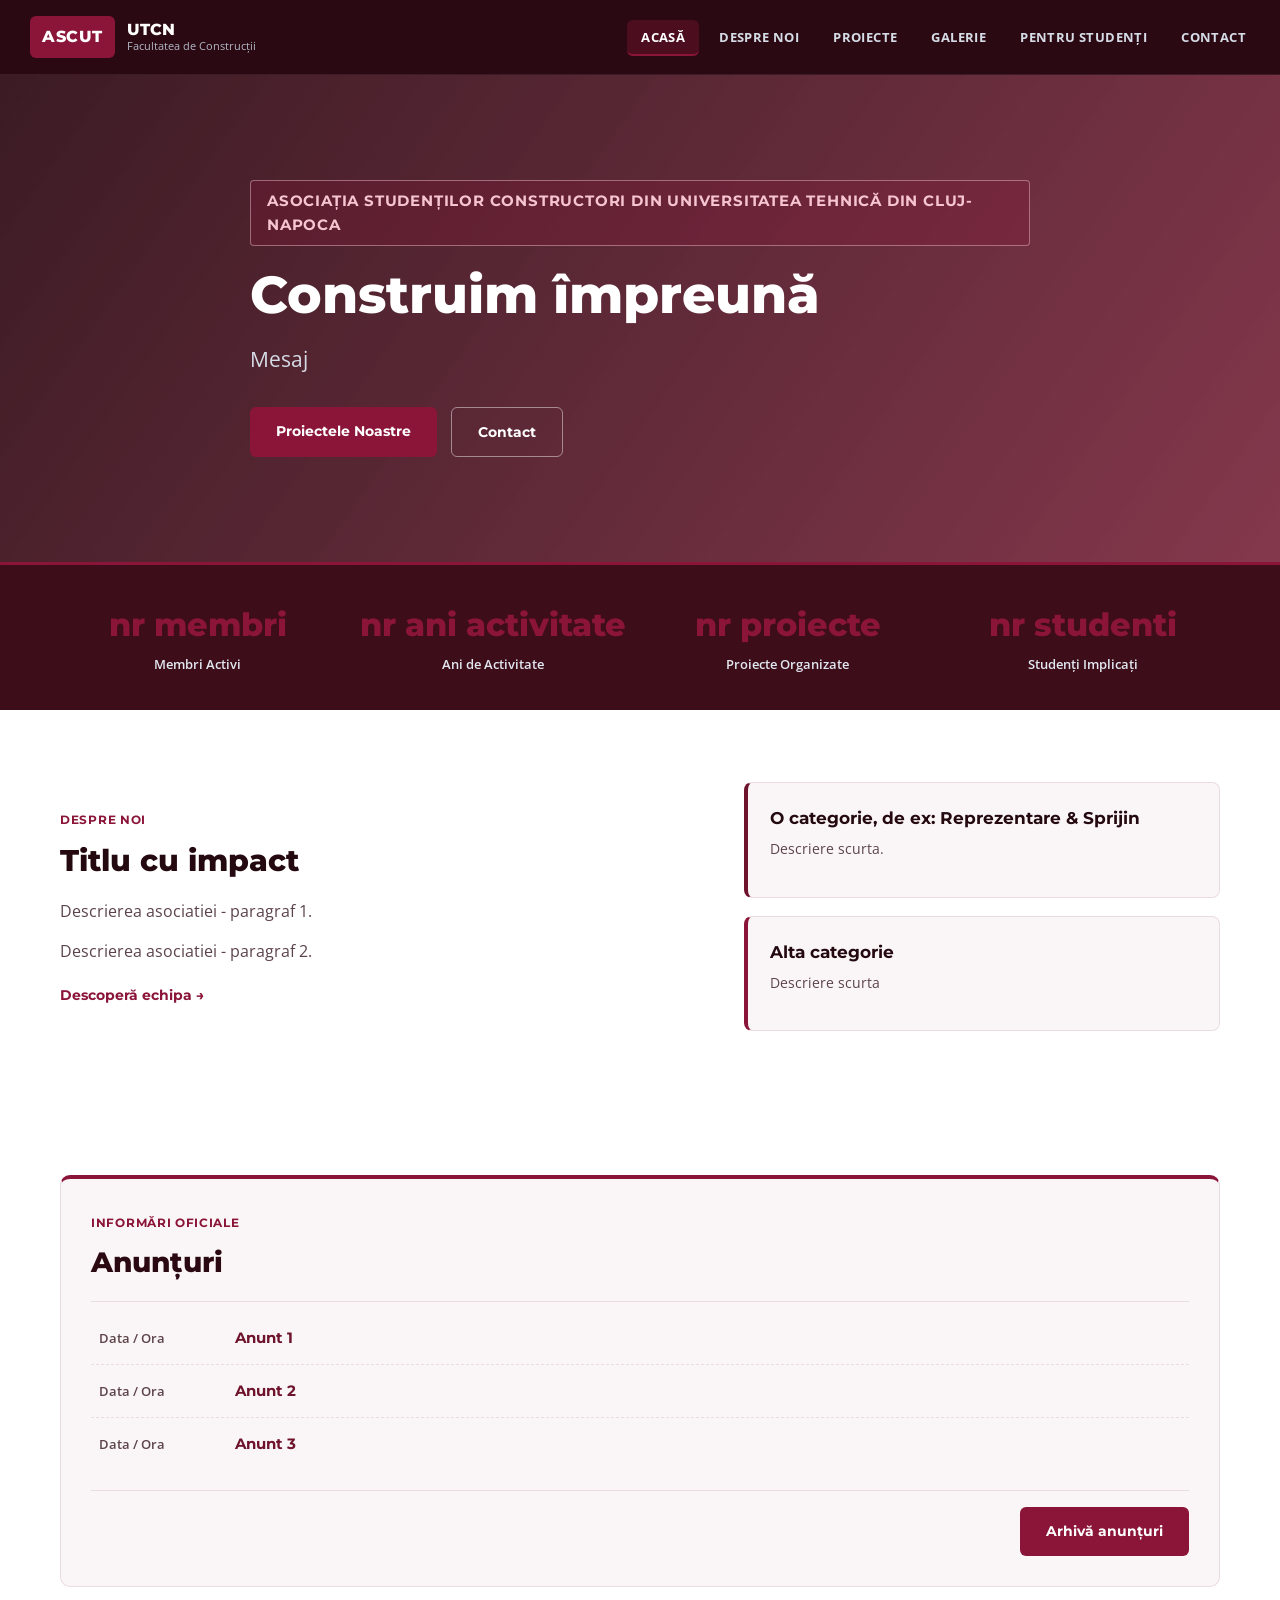
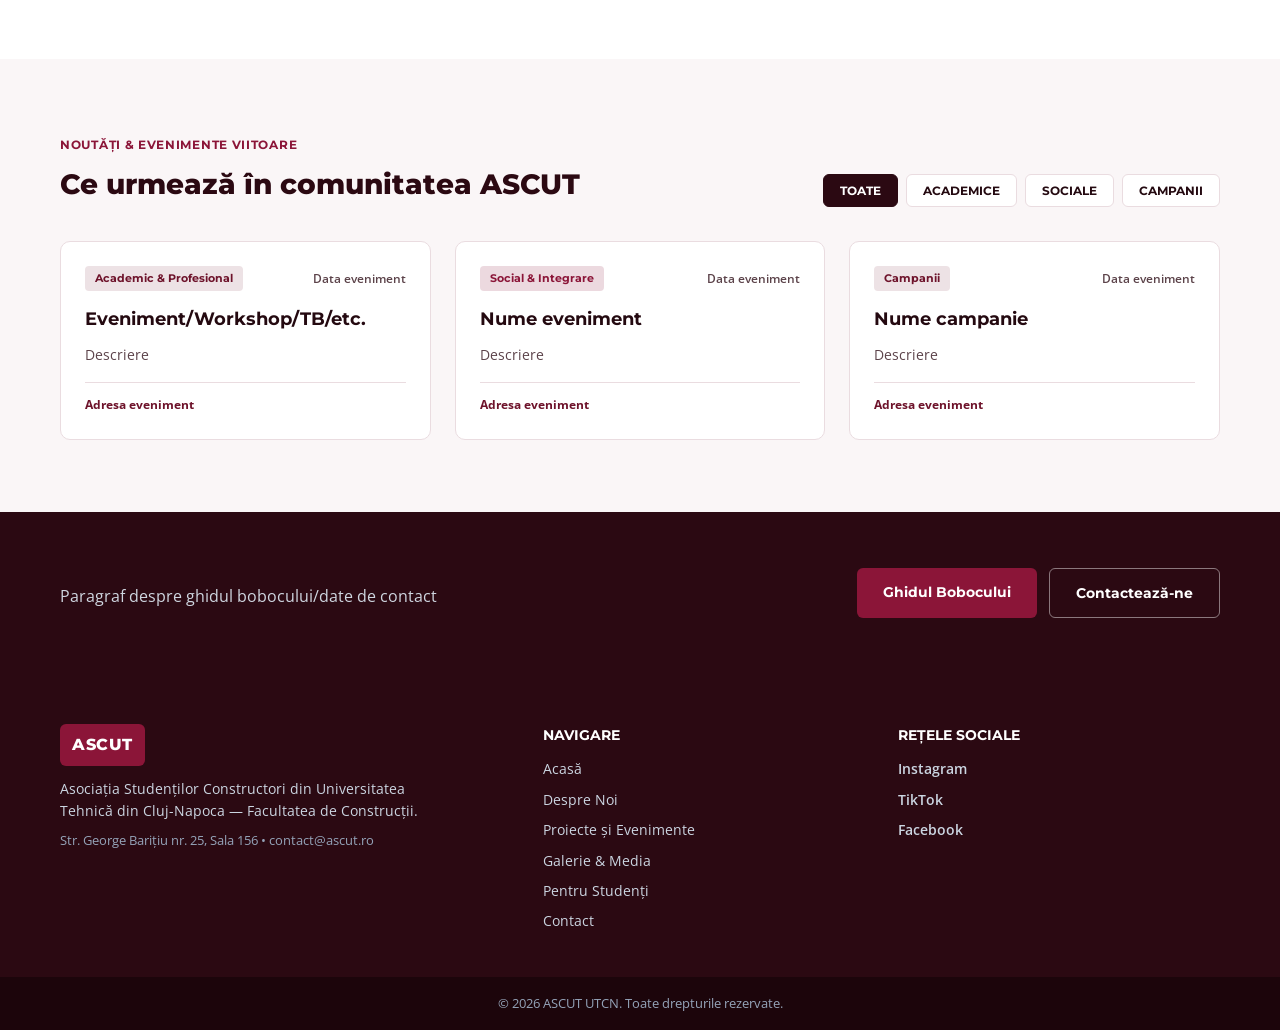
==== commit 3214de1f: "Add files via upload" ====
--- a/index.html
+++ b/index.html
@@ -13,7 +13,7 @@
             <a href="index.html" class="brand-logo">
                 <span class="brand-mark">ASCUT</span>
                 <span class="brand-text">
-                    <strong>ASCUT UTCN</strong>
+                    <strong>UTCN</strong>
                     <small>Facultatea de Construcții</small>
                 </span>
             </a>
@@ -42,8 +42,8 @@
 
     <section class="hero-section">
         <div class="container hero-inner">
-            <span class="eyebrow">Asociația Studenților Constructori din Universitatea Tehnică din Cluj-Napoca • UTCN</span>
-            <h1>Slogan</h1>
+            <span class="eyebrow">Asociația Studenților Constructori din Universitatea Tehnică din Cluj-Napoca</span>
+            <h1>Construim împreună</h1>
             <p class="hero-desc">
                 Mesaj
             </p>
--- a/Style_Sheet.css
+++ b/Style_Sheet.css
@@ -60,6 +60,9 @@
 }
 
 .header-wrap {
+    max-width: 100%;
+    margin: 0;
+    padding: 0 20px 0 30px;
     display: flex;
     justify-content: space-between;
     align-items: center;
@@ -154,24 +157,24 @@
     border: 1px solid rgba(247, 197, 210, 0.45);
     color: #f7c5d2;
     font-family: 'Montserrat', sans-serif;
-    font-size: 12px;
+    font-size: 15px;
     font-weight: 700;
     text-transform: uppercase;
     letter-spacing: 0.8px;
-    padding: 6px 14px;
+    padding: 8px 16px;
     border-radius: 4px;
     margin-bottom: 18px;
 }
 
 .hero-section h1 {
-    font-size: 42px;
+    font-size: 52px;
     font-weight: 800;
     line-height: 1.18;
     margin-bottom: 18px;
 }
 
 .hero-desc {
-    font-size: 17px;
+    font-size: 21px;
     color: #d6dde7;
     margin-bottom: 30px;
     max-width: 690px;
@@ -534,6 +537,35 @@
     display: grid;
     grid-template-columns: repeat(3, 1fr);
     gap: 24px;
+}
+
+.board-president-row {
+    display: flex;
+    justify-content: center;
+    margin-bottom: 24px;
+}
+
+.board-president-card {
+    width: 100%;
+    max-width: 340px;
+}
+
+.board-members-grid {
+    display: grid;
+    grid-template-columns: repeat(4, 1fr);
+    gap: 20px;
+}
+
+@media (max-width: 1024px) {
+    .board-members-grid {
+        grid-template-columns: repeat(2, 1fr);
+    }
+}
+
+@media (max-width: 768px) {
+    .board-members-grid {
+        grid-template-columns: 1fr;
+    }
 }
 
 .info-panel {
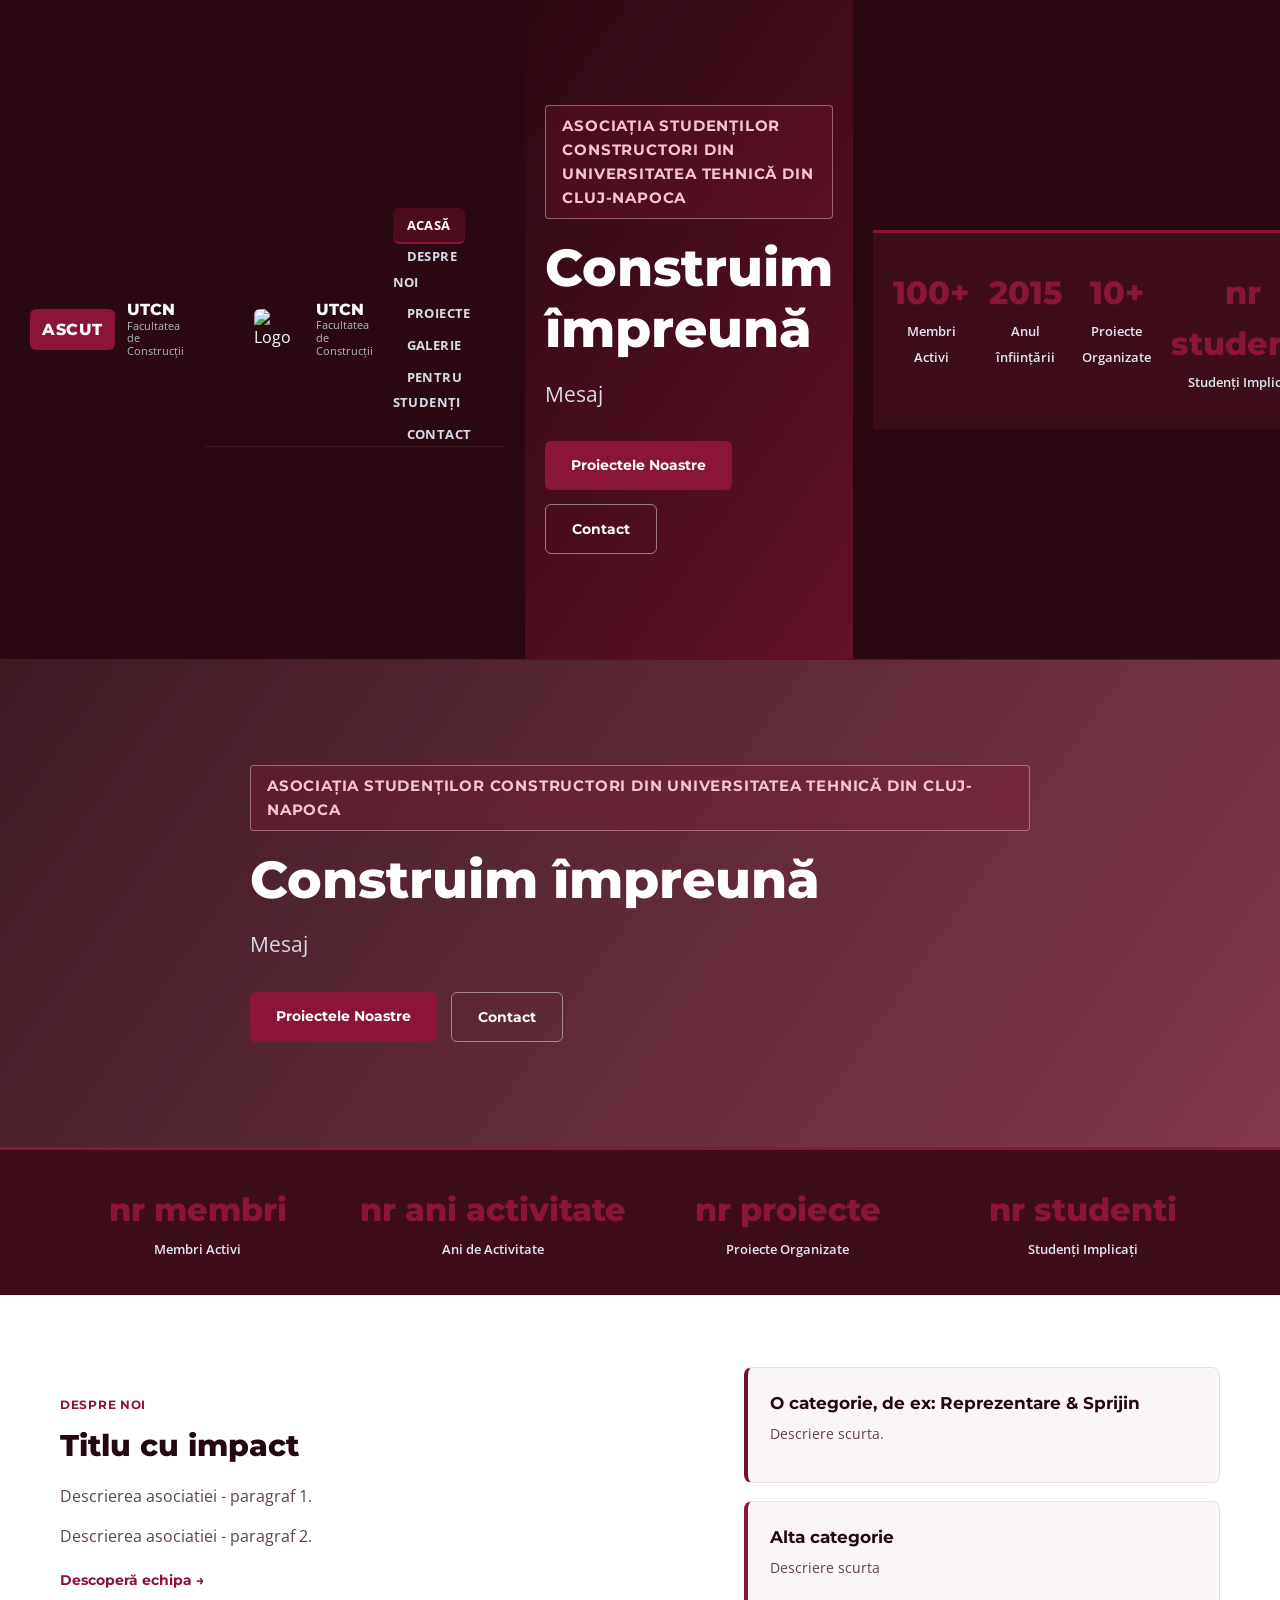
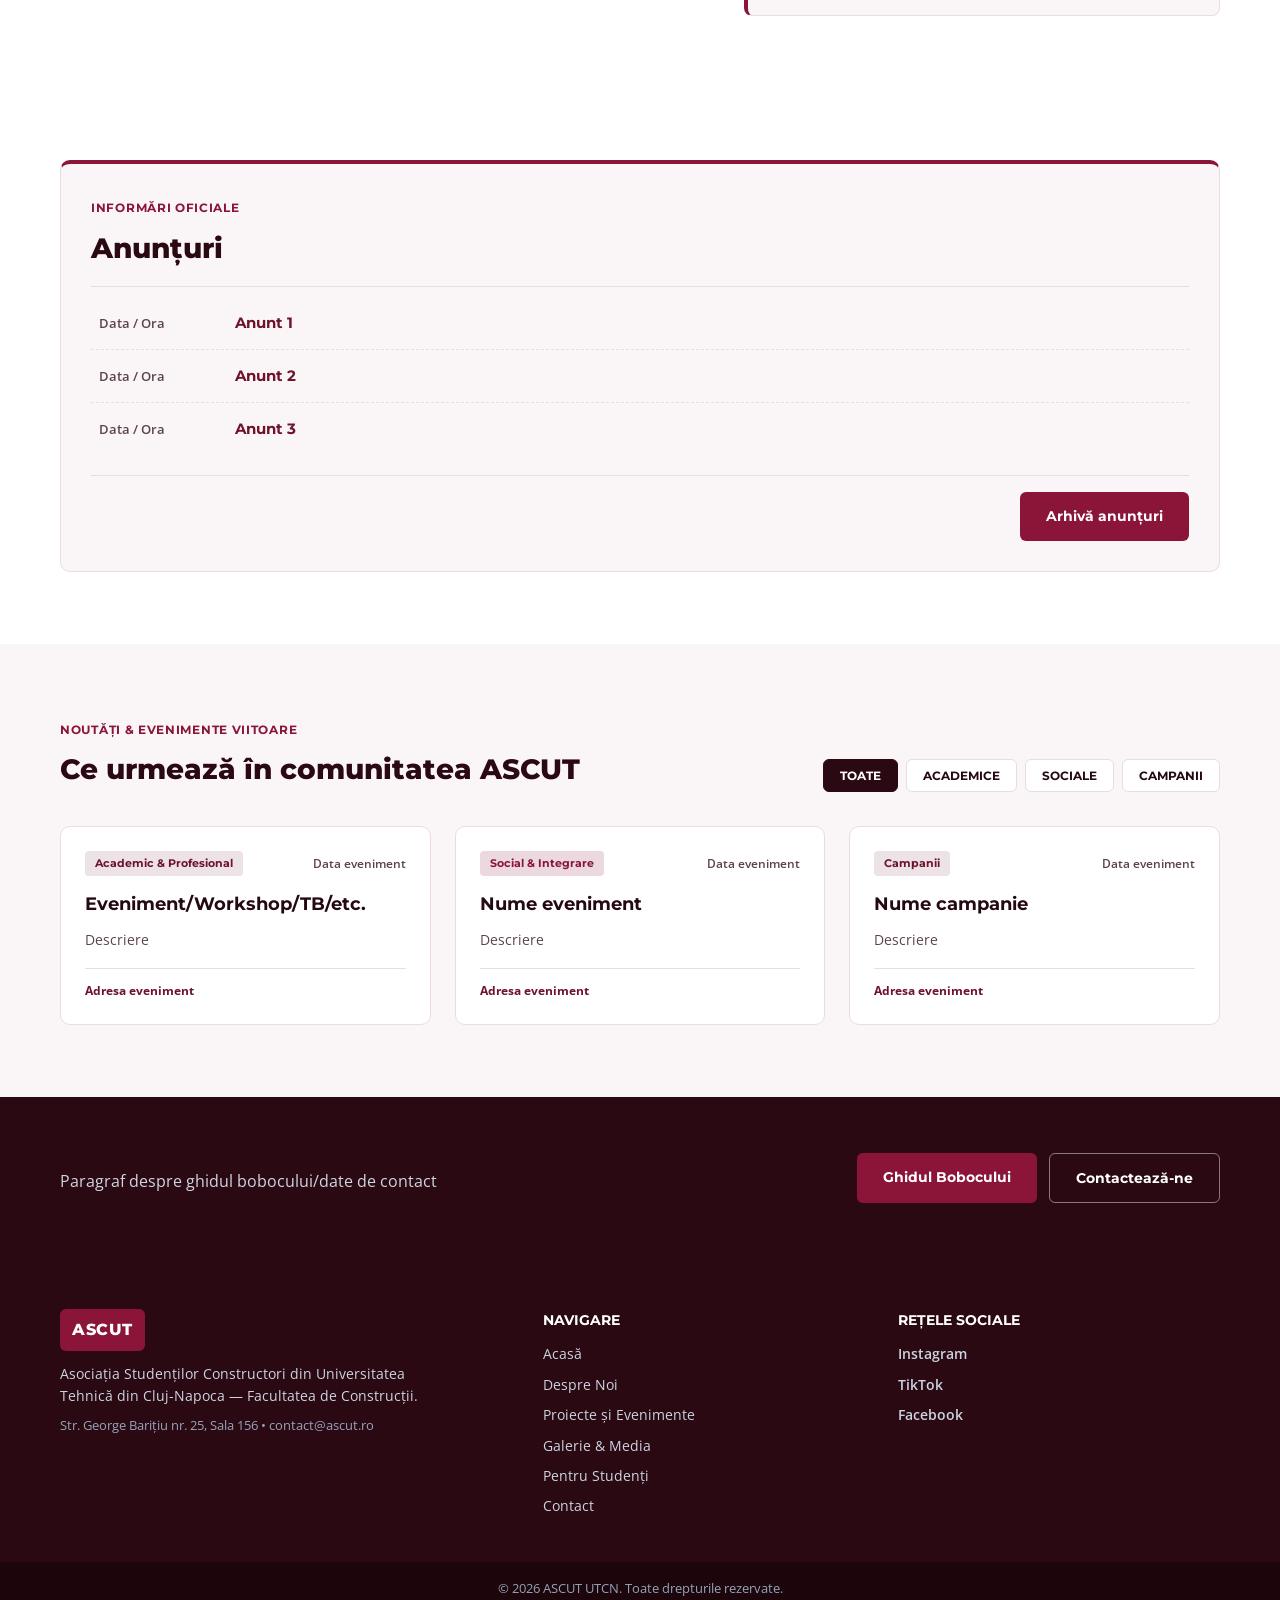
==== commit 7e9e3330: "Update index.html" ====
--- a/index.html
+++ b/index.html
@@ -15,6 +15,23 @@
                 <span class="brand-text">
                     <strong>UTCN</strong>
                     <small>Facultatea de Construcții</small>
+                </span><!DOCTYPE html>
+<html lang="ro">
+<head>
+    <meta charset="UTF-8" />
+    <meta name="viewport" content="width=device-width, initial-scale=1.0" />
+    <title>ASCUT UTCN — Acasă</title>
+    <link href="https://fonts.googleapis.com/css2?family=Montserrat:wght@400;600;700;800&family=Open+Sans:wght@400;600&display=swap" rel="stylesheet">
+    <link rel="stylesheet" href="Style_Sheet.css">
+</head>
+<body id="page-home">
+    <header class="site-header">
+        <div class="container header-wrap">
+            <a href="index.html" class="brand-logo">
+                <img src="Imagini/Logo ASCUT.jpg" alt="Logo ASCUT UTCN" class="brand-logo-img">
+                <span class="brand-text">
+                    <strong>UTCN</strong>
+                    <small>Facultatea de Construcții</small>
                 </span>
             </a>
 
@@ -59,15 +76,15 @@
     <section class="impact-strip">
         <div class="container impact-grid">
             <div class="impact-item">
-                <span class="impact-num">nr membri</span>
+                <span class="impact-num">100+</span>
                 <span class="impact-label">Membri Activi</span>
             </div>
             <div class="impact-item">
-                <span class="impact-num">nr ani activitate</span>
-                <span class="impact-label">Ani de Activitate</span>
-            </div>
-            <div class="impact-item">
-                <span class="impact-num">nr proiecte</span>
+                <span class="impact-num">2015</span>
+                <span class="impact-label">Anul înfiinţării</span>
+            </div>
+            <div class="impact-item">
+                <span class="impact-num">10+</span>
                 <span class="impact-label">Proiecte Organizate</span>
             </div>
             <div class="impact-item">
@@ -240,4 +257,229 @@
 
     <script src="script.js"></script>
 </body>
-</html>+</html>
+            </a>
+
+            <button class="nav-toggle" id="navToggle" aria-label="Meniu">☰</button>
+
+            <nav class="main-nav" id="mainNav">
+                <ul>
+                    <li><a href="index.html" class="active">Acasă</a></li>
+                    <li><a href="Pagini Principale/despre.html" class="">Despre Noi</a></li>
+                    <li><a href="Pagini Principale/proiecte.html" class="">Proiecte</a></li>
+                    <li><a href="Pagini Principale/galerie.html" class="">Galerie</a></li>
+                    <li class="has-dropdown">
+                        <a href="Pagini Principale/studenti.html" class="">Pentru Studenți</a>
+                        <ul class="dropdown-menu">
+                            <li><a href="Pagini Principale/anunturi.html">Anunțuri</a></li>
+                        </ul>
+                    </li>
+                    <li><a href="Pagini Principale/contact.html" class="">Contact</a></li>
+                </ul>
+            </nav>
+        </div>
+    </header>
+
+    <!-- HERO SECTION -->
+
+    <section class="hero-section">
+        <div class="container hero-inner">
+            <span class="eyebrow">Asociația Studenților Constructori din Universitatea Tehnică din Cluj-Napoca</span>
+            <h1>Construim împreună</h1>
+            <p class="hero-desc">
+                Mesaj
+            </p>
+            <div class="hero-cta">
+                <a href="Pagini Principale/proiecte.html" class="btn btn-primary">Proiectele Noastre</a>
+                <a href="Pagini Principale/contact.html" class="btn btn-ghost">Contact</a>
+            </div>
+        </div>
+    </section>
+
+    <!-- IMPACT / CIFRE CHEIE BAND -->
+
+    <section class="impact-strip">
+        <div class="container impact-grid">
+            <div class="impact-item">
+                <span class="impact-num">nr membri</span>
+                <span class="impact-label">Membri Activi</span>
+            </div>
+            <div class="impact-item">
+                <span class="impact-num">nr ani activitate</span>
+                <span class="impact-label">Ani de Activitate</span>
+            </div>
+            <div class="impact-item">
+                <span class="impact-num">nr proiecte</span>
+                <span class="impact-label">Proiecte Organizate</span>
+            </div>
+            <div class="impact-item">
+                <span class="impact-num">nr studenti</span>
+                <span class="impact-label">Studenți Implicați</span>
+            </div>
+        </div>
+    </section>
+
+    <!-- DESPRE NOI SCURT INTRO -->
+
+    <section class="section-block bg-white">
+        <div class="container split-intro">
+            <div>
+                <span class="section-tag">Despre Noi</span>
+                <h2>Titlu cu impact</h2>
+                <p>
+                    Descrierea asociatiei - paragraf 1.
+                </p>
+                <p>
+                    Descrierea asociatiei - paragraf 2.
+                </p>
+                <a href="Pagini Principale/despre.html" class="link-arrow">Descoperă echipa →</a>
+            </div>
+            <div class="intro-highlights">
+                <div class="highlight-card">
+                    <h3>O categorie, de ex: Reprezentare & Sprijin</h3>
+                    <p>Descriere scurta.</p>
+                </div>
+                <div class="highlight-card accent-border">
+                    <h3>Alta categorie</h3>
+                    <p>Descriere scurta</p>
+                </div>
+            </div>
+        </div>
+    </section>
+
+    <!-- ANUNȚURI -->
+
+    <section class="section-block bg-white" id="home-announcements">
+        <div class="container">
+            <div class="announcements-box">
+                <div class="announcements-header">
+                    <div>
+                        <span class="section-tag">Informări Oficiale</span>
+                        <h2>Anunțuri</h2>
+                    </div>
+                </div>
+
+                <ul class="announcements-list">
+                    <li class="announcement-row">
+                        <span class="announcement-date">Data / Ora</span>
+                        <span class="announcement-title">Anunt 1</span>
+                    </li>
+                    <li class="announcement-row">
+                        <span class="announcement-date">Data / Ora</span>
+                        <span class="announcement-title">Anunt 2</span>
+                    </li>
+                    <li class="announcement-row">
+                        <span class="announcement-date">Data / Ora</span>
+                        <span class="announcement-title">Anunt 3</span>
+                    </li>
+                </ul>
+
+                <div class="announcements-footer">
+                    <a href="Pagini Principale/anunturi.html" class="btn btn-primary">Arhivă anunțuri</a>
+                </div>
+            </div>
+        </div>
+    </section>
+
+    <!-- NOUTĂȚI / EVENIMENTE VIITOARE -->
+
+    <section class="section-block">
+        <div class="container">
+            <div class="section-top">
+                <div>
+                    <span class="section-tag">Noutăți & Evenimente Viitoare</span>
+                    <h2>Ce urmează în comunitatea ASCUT</h2>
+                </div>
+                <div class="filter-pills" id="homeEventFilters">
+                    <button class="pill-btn active" data-filter="all">Toate</button>
+                    <button class="pill-btn" data-filter="academic">Academice</button>
+                    <button class="pill-btn" data-filter="social">Sociale</button>
+                    <button class="pill-btn" data-filter="campanii">Campanii</button>
+                </div>
+            </div>
+
+            <div class="cards-grid-3" id="homeEventsContainer">
+                <article class="ascut-card" data-category="academic">
+                    <div class="card-top-meta">
+                        <span class="badge">Academic & Profesional</span>
+                        <span class="date-text">Data eveniment</span>
+                    </div>
+                    <h3>Eveniment/Workshop/TB/etc.</h3>
+                    <p>Descriere</p>
+                    <span class="card-foot">Adresa eveniment</span>
+                </article>
+
+                <article class="ascut-card" data-category="social">
+                    <div class="card-top-meta">
+                        <span class="badge badge-orange">Social & Integrare</span>
+                        <span class="date-text">Data eveniment</span>
+                    </div>
+                    <h3>Nume eveniment</h3>
+                    <p>Descriere</p>
+                    <span class="card-foot">Adresa eveniment</span>
+                </article>
+
+                <article class="ascut-card" data-category="campanii">
+                    <div class="card-top-meta">
+                        <span class="badge">Campanii</span>
+                        <span class="date-text">Data eveniment</span>
+                    </div>
+                    <h3>Nume campanie</h3>
+                    <p>Descriere</p>
+                    <span class="card-foot">Adresa eveniment</span>
+                </article>
+            </div>
+        </div>
+    </section>
+
+    <!-- BANNER RESURSE STUDENȚI & CONTACT -->
+
+    <section class="cta-banner-section">
+        <div class="container cta-banner-grid">
+            <div>
+                <h2> </h2>
+                <p>Paragraf despre ghidul bobocului/date de contact</p>
+            </div>
+            <div class="cta-banner-actions">
+                <a href="Pagini Principale/studenti.html" class="btn btn-primary">Ghidul Bobocului</a>
+                <a href="Pagini Principale/contact.html" class="btn btn-ghost">Contactează-ne</a>
+            </div>
+        </div>
+    </section>
+    <footer class="site-footer">
+        <div class="container footer-top">
+            <div class="footer-brand">
+                <span class="brand-mark light">ASCUT</span>
+                <p>Asociația Studenților Constructori din Universitatea Tehnică din Cluj-Napoca — Facultatea de Construcții.</p>
+                <p class="footer-meta">Str. George Barițiu nr. 25, Sala 156 • contact@ascut.ro</p>
+            </div>
+            <div class="footer-links">
+                <h4>Navigare</h4>
+                <ul>
+                    <li><a href="index.html">Acasă</a></li>
+                    <li><a href="Pagini Principale/despre.html">Despre Noi</a></li>
+                    <li><a href="Pagini Principale/proiecte.html">Proiecte și Evenimente</a></li>
+                    <li><a href="Pagini Principale/galerie.html">Galerie & Media</a></li>
+                    <li><a href="Pagini Principale/studenti.html">Pentru Studenți</a></li>
+                    <li><a href="Pagini Principale/contact.html">Contact</a></li>
+                </ul>
+            </div>
+            <div class="footer-social">
+                <h4>Rețele Sociale</h4>
+                <div class="social-row">
+                    <a href="https://www.instagram.com/ascutcj?cnvx=MTdldHo4dGRhZXJoZQ==" target="_blank" rel="noopener">Instagram</a>
+                    <a href="https://www.tiktok.com/@ascutcluj?_t=8gfx7Oilkae&_r=1&fbclid=PAb21jcAVs_gpleHRuA2FlbQIxMQBwZG9mAnNydGMGYXBwX2lkDzU2NzA2NzM0MzM1MjQyNwABpx4m5v5Hw3M3sa0yOJ65TQZiartGREE3QuW4AV2tbTBWIR52F-DzrX0bxWzS_aem_XJSgGe1kebtcpUfFT2OKNA" target="_blank" rel="noopener">TikTok</a>
+                    <a href="https://www.facebook.com/share/1CMDo1Qpi5/" target="_blank" rel="noopener">Facebook</a>
+                </div>
+            </div>
+        </div>
+        <div class="footer-bottom">
+            <div class="container">
+                <p>© 2026 ASCUT UTCN. Toate drepturile rezervate.</p>
+            </div>
+        </div>
+    </footer>
+
+    <script src="script.js"></script>
+</body>
+</html>
--- a/Style_Sheet.css
+++ b/Style_Sheet.css
@@ -49,6 +49,14 @@
 }
 
 /* HEADER */
+
+.brand-logo-img {
+    height: 40px;
+    width: auto;
+    border-radius: 6px;
+    object-fit: contain;
+    display: block;
+}
 
 .site-header {
     background-color: var(--dark-bg);
@@ -533,10 +541,79 @@
 
 /* DESPRE, PROIECTE, GALERIE, STUDENȚI, CONTACT */
 
-.three-col-info {
-    display: grid;
-    grid-template-columns: repeat(3, 1fr);
+.story-list {
+    display: flex;
+    flex-direction: column;
     gap: 24px;
+    max-width: 960px;
+}
+
+.story-card {
+    position: relative;
+    background-color: var(--bg-soft);
+    border: 1px solid var(--border);
+    border-left: 4px solid transparent;
+    border-radius: 10px;
+    padding: 28px 32px;
+    transition: transform 0.25s ease, box-shadow 0.25s ease, border-color 0.25s ease, background-color 0.25s ease;
+}
+
+    .story-card:hover {
+        transform: translateY(-4px);
+        background-color: #ffffff;
+        border-color: rgba(139, 21, 56, 0.28);
+        border-left-color: var(--primary);
+        box-shadow: 0 12px 26px rgba(32, 12, 18, 0.08);
+    }
+
+.story-card-head {
+    display: flex;
+    align-items: center;
+    gap: 14px;
+    margin-bottom: 14px;
+}
+
+    .story-card-head .panel-num {
+        margin-bottom: 0;
+        transition: transform 0.25s ease, color 0.25s ease;
+    }
+
+.story-card:hover .panel-num {
+    transform: scale(1.08);
+    color: var(--primary);
+}
+
+.story-card-head h2 {
+    font-size: 23px;
+    font-weight: 800;
+    color: var(--dark-bg);
+    margin: 0;
+    transition: color 0.25s ease;
+}
+
+.story-card:hover .story-card-head h2 {
+    color: var(--primary);
+}
+
+.story-card p {
+    color: var(--text-main);
+    font-size: 16px;
+    line-height: 1.75;
+    margin-bottom: 12px;
+}
+
+    .story-card p:last-child {
+        margin-bottom: 0;
+    }
+
+@media (max-width: 768px) {
+    .story-card {
+        padding: 22px 20px;
+    }
+
+    .story-card-head h2 {
+        font-size: 20px;
+    }
 }
 
 .board-president-row {
@@ -551,20 +628,32 @@
 }
 
 .board-members-grid {
-    display: grid;
-    grid-template-columns: repeat(4, 1fr);
+    display: flex;
+    justify-content: center;
+    flex-wrap: wrap;
     gap: 20px;
 }
 
-@media (max-width: 1024px) {
-    .board-members-grid {
-        grid-template-columns: repeat(2, 1fr);
-    }
+    .board-members-grid .team-card {
+        flex: 0 1 300px;
+        max-width: 340px;
+    }
+
+.team-photo {
+    width: 110px;
+    height: 110px;
+    object-fit: cover;
+    object-position: top center;
+    border-radius: 50%;
+    margin: 0 auto 14px;
+    display: block;
+    border: 3px solid var(--border);
 }
 
 @media (max-width: 768px) {
-    .board-members-grid {
-        grid-template-columns: 1fr;
+    .board-members-grid .team-card {
+        flex: 1 1 100%;
+        max-width: 100%;
     }
 }
 
@@ -1173,4 +1262,4 @@
     .hero-next {
         right: 10px;
     }
-}+}
--- a/Style_Sheet.css
+++ b/Style_Sheet.css
@@ -49,6 +49,14 @@
 }
 
 /* HEADER */
+
+.brand-logo-img {
+    height: 40px;
+    width: auto;
+    border-radius: 6px;
+    object-fit: contain;
+    display: block;
+}
 
 .site-header {
     background-color: var(--dark-bg);
@@ -533,10 +541,79 @@
 
 /* DESPRE, PROIECTE, GALERIE, STUDENȚI, CONTACT */
 
-.three-col-info {
-    display: grid;
-    grid-template-columns: repeat(3, 1fr);
+.story-list {
+    display: flex;
+    flex-direction: column;
     gap: 24px;
+    max-width: 960px;
+}
+
+.story-card {
+    position: relative;
+    background-color: var(--bg-soft);
+    border: 1px solid var(--border);
+    border-left: 4px solid transparent;
+    border-radius: 10px;
+    padding: 28px 32px;
+    transition: transform 0.25s ease, box-shadow 0.25s ease, border-color 0.25s ease, background-color 0.25s ease;
+}
+
+    .story-card:hover {
+        transform: translateY(-4px);
+        background-color: #ffffff;
+        border-color: rgba(139, 21, 56, 0.28);
+        border-left-color: var(--primary);
+        box-shadow: 0 12px 26px rgba(32, 12, 18, 0.08);
+    }
+
+.story-card-head {
+    display: flex;
+    align-items: center;
+    gap: 14px;
+    margin-bottom: 14px;
+}
+
+    .story-card-head .panel-num {
+        margin-bottom: 0;
+        transition: transform 0.25s ease, color 0.25s ease;
+    }
+
+.story-card:hover .panel-num {
+    transform: scale(1.08);
+    color: var(--primary);
+}
+
+.story-card-head h2 {
+    font-size: 23px;
+    font-weight: 800;
+    color: var(--dark-bg);
+    margin: 0;
+    transition: color 0.25s ease;
+}
+
+.story-card:hover .story-card-head h2 {
+    color: var(--primary);
+}
+
+.story-card p {
+    color: var(--text-main);
+    font-size: 16px;
+    line-height: 1.75;
+    margin-bottom: 12px;
+}
+
+    .story-card p:last-child {
+        margin-bottom: 0;
+    }
+
+@media (max-width: 768px) {
+    .story-card {
+        padding: 22px 20px;
+    }
+
+    .story-card-head h2 {
+        font-size: 20px;
+    }
 }
 
 .board-president-row {
@@ -551,20 +628,32 @@
 }
 
 .board-members-grid {
-    display: grid;
-    grid-template-columns: repeat(4, 1fr);
+    display: flex;
+    justify-content: center;
+    flex-wrap: wrap;
     gap: 20px;
 }
 
-@media (max-width: 1024px) {
-    .board-members-grid {
-        grid-template-columns: repeat(2, 1fr);
-    }
+    .board-members-grid .team-card {
+        flex: 0 1 300px;
+        max-width: 340px;
+    }
+
+.team-photo {
+    width: 110px;
+    height: 110px;
+    object-fit: cover;
+    object-position: top center;
+    border-radius: 50%;
+    margin: 0 auto 14px;
+    display: block;
+    border: 3px solid var(--border);
 }
 
 @media (max-width: 768px) {
-    .board-members-grid {
-        grid-template-columns: 1fr;
+    .board-members-grid .team-card {
+        flex: 1 1 100%;
+        max-width: 100%;
     }
 }
 
@@ -1173,4 +1262,4 @@
     .hero-next {
         right: 10px;
     }
-}+}
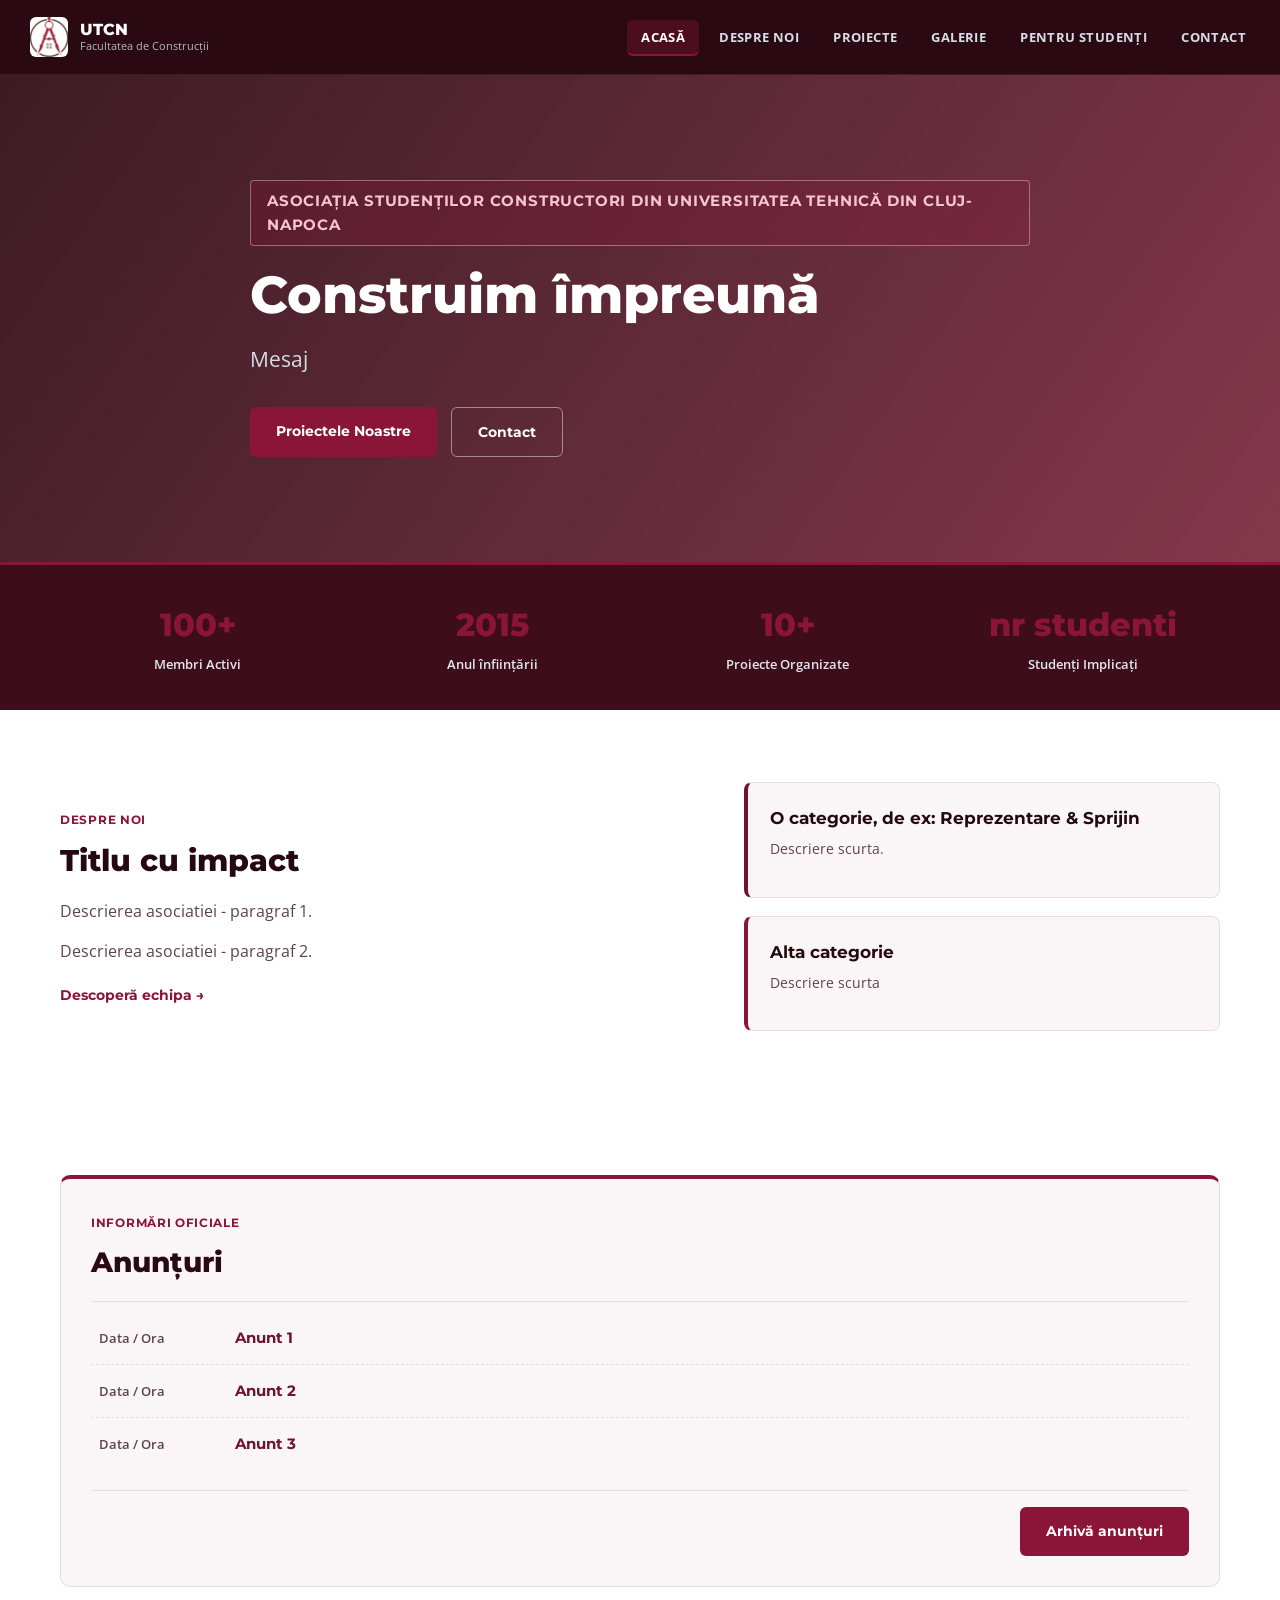
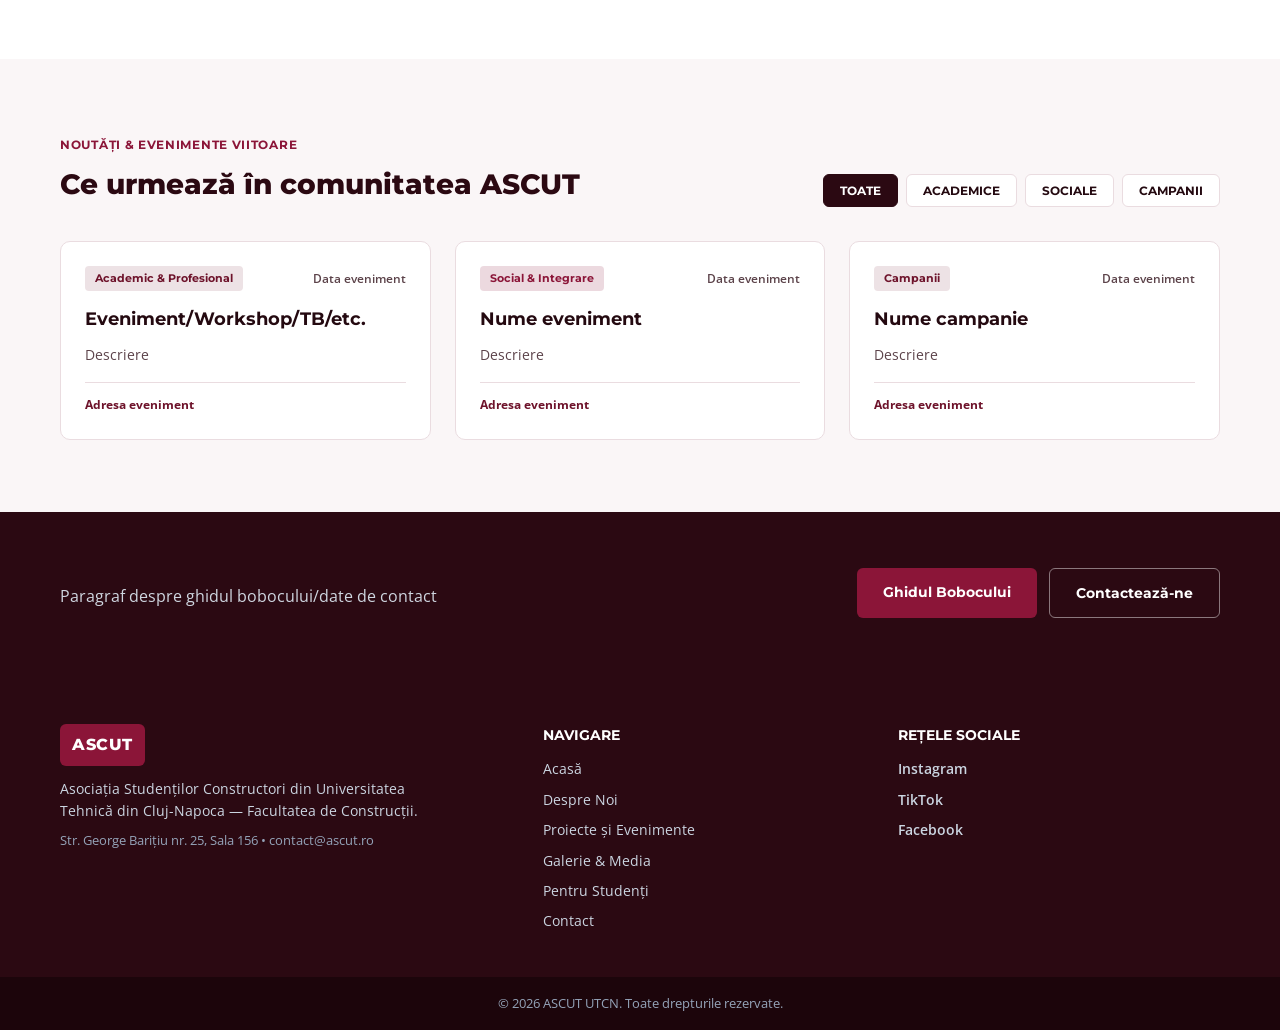
==== commit 360651ec: "Update index.html" ====
--- a/index.html
+++ b/index.html
@@ -1,21 +1,4 @@
 <!DOCTYPE html>
-<html lang="ro">
-<head>
-    <meta charset="UTF-8" />
-    <meta name="viewport" content="width=device-width, initial-scale=1.0" />
-    <title>ASCUT UTCN — Acasă</title>
-    <link href="https://fonts.googleapis.com/css2?family=Montserrat:wght@400;600;700;800&family=Open+Sans:wght@400;600&display=swap" rel="stylesheet">
-    <link rel="stylesheet" href="Style_Sheet.css">
-</head>
-<body id="page-home">
-    <header class="site-header">
-        <div class="container header-wrap">
-            <a href="index.html" class="brand-logo">
-                <span class="brand-mark">ASCUT</span>
-                <span class="brand-text">
-                    <strong>UTCN</strong>
-                    <small>Facultatea de Construcții</small>
-                </span><!DOCTYPE html>
 <html lang="ro">
 <head>
     <meta charset="UTF-8" />
@@ -258,228 +241,3 @@
     <script src="script.js"></script>
 </body>
 </html>
-            </a>
-
-            <button class="nav-toggle" id="navToggle" aria-label="Meniu">☰</button>
-
-            <nav class="main-nav" id="mainNav">
-                <ul>
-                    <li><a href="index.html" class="active">Acasă</a></li>
-                    <li><a href="Pagini Principale/despre.html" class="">Despre Noi</a></li>
-                    <li><a href="Pagini Principale/proiecte.html" class="">Proiecte</a></li>
-                    <li><a href="Pagini Principale/galerie.html" class="">Galerie</a></li>
-                    <li class="has-dropdown">
-                        <a href="Pagini Principale/studenti.html" class="">Pentru Studenți</a>
-                        <ul class="dropdown-menu">
-                            <li><a href="Pagini Principale/anunturi.html">Anunțuri</a></li>
-                        </ul>
-                    </li>
-                    <li><a href="Pagini Principale/contact.html" class="">Contact</a></li>
-                </ul>
-            </nav>
-        </div>
-    </header>
-
-    <!-- HERO SECTION -->
-
-    <section class="hero-section">
-        <div class="container hero-inner">
-            <span class="eyebrow">Asociația Studenților Constructori din Universitatea Tehnică din Cluj-Napoca</span>
-            <h1>Construim împreună</h1>
-            <p class="hero-desc">
-                Mesaj
-            </p>
-            <div class="hero-cta">
-                <a href="Pagini Principale/proiecte.html" class="btn btn-primary">Proiectele Noastre</a>
-                <a href="Pagini Principale/contact.html" class="btn btn-ghost">Contact</a>
-            </div>
-        </div>
-    </section>
-
-    <!-- IMPACT / CIFRE CHEIE BAND -->
-
-    <section class="impact-strip">
-        <div class="container impact-grid">
-            <div class="impact-item">
-                <span class="impact-num">nr membri</span>
-                <span class="impact-label">Membri Activi</span>
-            </div>
-            <div class="impact-item">
-                <span class="impact-num">nr ani activitate</span>
-                <span class="impact-label">Ani de Activitate</span>
-            </div>
-            <div class="impact-item">
-                <span class="impact-num">nr proiecte</span>
-                <span class="impact-label">Proiecte Organizate</span>
-            </div>
-            <div class="impact-item">
-                <span class="impact-num">nr studenti</span>
-                <span class="impact-label">Studenți Implicați</span>
-            </div>
-        </div>
-    </section>
-
-    <!-- DESPRE NOI SCURT INTRO -->
-
-    <section class="section-block bg-white">
-        <div class="container split-intro">
-            <div>
-                <span class="section-tag">Despre Noi</span>
-                <h2>Titlu cu impact</h2>
-                <p>
-                    Descrierea asociatiei - paragraf 1.
-                </p>
-                <p>
-                    Descrierea asociatiei - paragraf 2.
-                </p>
-                <a href="Pagini Principale/despre.html" class="link-arrow">Descoperă echipa →</a>
-            </div>
-            <div class="intro-highlights">
-                <div class="highlight-card">
-                    <h3>O categorie, de ex: Reprezentare & Sprijin</h3>
-                    <p>Descriere scurta.</p>
-                </div>
-                <div class="highlight-card accent-border">
-                    <h3>Alta categorie</h3>
-                    <p>Descriere scurta</p>
-                </div>
-            </div>
-        </div>
-    </section>
-
-    <!-- ANUNȚURI -->
-
-    <section class="section-block bg-white" id="home-announcements">
-        <div class="container">
-            <div class="announcements-box">
-                <div class="announcements-header">
-                    <div>
-                        <span class="section-tag">Informări Oficiale</span>
-                        <h2>Anunțuri</h2>
-                    </div>
-                </div>
-
-                <ul class="announcements-list">
-                    <li class="announcement-row">
-                        <span class="announcement-date">Data / Ora</span>
-                        <span class="announcement-title">Anunt 1</span>
-                    </li>
-                    <li class="announcement-row">
-                        <span class="announcement-date">Data / Ora</span>
-                        <span class="announcement-title">Anunt 2</span>
-                    </li>
-                    <li class="announcement-row">
-                        <span class="announcement-date">Data / Ora</span>
-                        <span class="announcement-title">Anunt 3</span>
-                    </li>
-                </ul>
-
-                <div class="announcements-footer">
-                    <a href="Pagini Principale/anunturi.html" class="btn btn-primary">Arhivă anunțuri</a>
-                </div>
-            </div>
-        </div>
-    </section>
-
-    <!-- NOUTĂȚI / EVENIMENTE VIITOARE -->
-
-    <section class="section-block">
-        <div class="container">
-            <div class="section-top">
-                <div>
-                    <span class="section-tag">Noutăți & Evenimente Viitoare</span>
-                    <h2>Ce urmează în comunitatea ASCUT</h2>
-                </div>
-                <div class="filter-pills" id="homeEventFilters">
-                    <button class="pill-btn active" data-filter="all">Toate</button>
-                    <button class="pill-btn" data-filter="academic">Academice</button>
-                    <button class="pill-btn" data-filter="social">Sociale</button>
-                    <button class="pill-btn" data-filter="campanii">Campanii</button>
-                </div>
-            </div>
-
-            <div class="cards-grid-3" id="homeEventsContainer">
-                <article class="ascut-card" data-category="academic">
-                    <div class="card-top-meta">
-                        <span class="badge">Academic & Profesional</span>
-                        <span class="date-text">Data eveniment</span>
-                    </div>
-                    <h3>Eveniment/Workshop/TB/etc.</h3>
-                    <p>Descriere</p>
-                    <span class="card-foot">Adresa eveniment</span>
-                </article>
-
-                <article class="ascut-card" data-category="social">
-                    <div class="card-top-meta">
-                        <span class="badge badge-orange">Social & Integrare</span>
-                        <span class="date-text">Data eveniment</span>
-                    </div>
-                    <h3>Nume eveniment</h3>
-                    <p>Descriere</p>
-                    <span class="card-foot">Adresa eveniment</span>
-                </article>
-
-                <article class="ascut-card" data-category="campanii">
-                    <div class="card-top-meta">
-                        <span class="badge">Campanii</span>
-                        <span class="date-text">Data eveniment</span>
-                    </div>
-                    <h3>Nume campanie</h3>
-                    <p>Descriere</p>
-                    <span class="card-foot">Adresa eveniment</span>
-                </article>
-            </div>
-        </div>
-    </section>
-
-    <!-- BANNER RESURSE STUDENȚI & CONTACT -->
-
-    <section class="cta-banner-section">
-        <div class="container cta-banner-grid">
-            <div>
-                <h2> </h2>
-                <p>Paragraf despre ghidul bobocului/date de contact</p>
-            </div>
-            <div class="cta-banner-actions">
-                <a href="Pagini Principale/studenti.html" class="btn btn-primary">Ghidul Bobocului</a>
-                <a href="Pagini Principale/contact.html" class="btn btn-ghost">Contactează-ne</a>
-            </div>
-        </div>
-    </section>
-    <footer class="site-footer">
-        <div class="container footer-top">
-            <div class="footer-brand">
-                <span class="brand-mark light">ASCUT</span>
-                <p>Asociația Studenților Constructori din Universitatea Tehnică din Cluj-Napoca — Facultatea de Construcții.</p>
-                <p class="footer-meta">Str. George Barițiu nr. 25, Sala 156 • contact@ascut.ro</p>
-            </div>
-            <div class="footer-links">
-                <h4>Navigare</h4>
-                <ul>
-                    <li><a href="index.html">Acasă</a></li>
-                    <li><a href="Pagini Principale/despre.html">Despre Noi</a></li>
-                    <li><a href="Pagini Principale/proiecte.html">Proiecte și Evenimente</a></li>
-                    <li><a href="Pagini Principale/galerie.html">Galerie & Media</a></li>
-                    <li><a href="Pagini Principale/studenti.html">Pentru Studenți</a></li>
-                    <li><a href="Pagini Principale/contact.html">Contact</a></li>
-                </ul>
-            </div>
-            <div class="footer-social">
-                <h4>Rețele Sociale</h4>
-                <div class="social-row">
-                    <a href="https://www.instagram.com/ascutcj?cnvx=MTdldHo4dGRhZXJoZQ==" target="_blank" rel="noopener">Instagram</a>
-                    <a href="https://www.tiktok.com/@ascutcluj?_t=8gfx7Oilkae&_r=1&fbclid=PAb21jcAVs_gpleHRuA2FlbQIxMQBwZG9mAnNydGMGYXBwX2lkDzU2NzA2NzM0MzM1MjQyNwABpx4m5v5Hw3M3sa0yOJ65TQZiartGREE3QuW4AV2tbTBWIR52F-DzrX0bxWzS_aem_XJSgGe1kebtcpUfFT2OKNA" target="_blank" rel="noopener">TikTok</a>
-                    <a href="https://www.facebook.com/share/1CMDo1Qpi5/" target="_blank" rel="noopener">Facebook</a>
-                </div>
-            </div>
-        </div>
-        <div class="footer-bottom">
-            <div class="container">
-                <p>© 2026 ASCUT UTCN. Toate drepturile rezervate.</p>
-            </div>
-        </div>
-    </footer>
-
-    <script src="script.js"></script>
-</body>
-</html>
